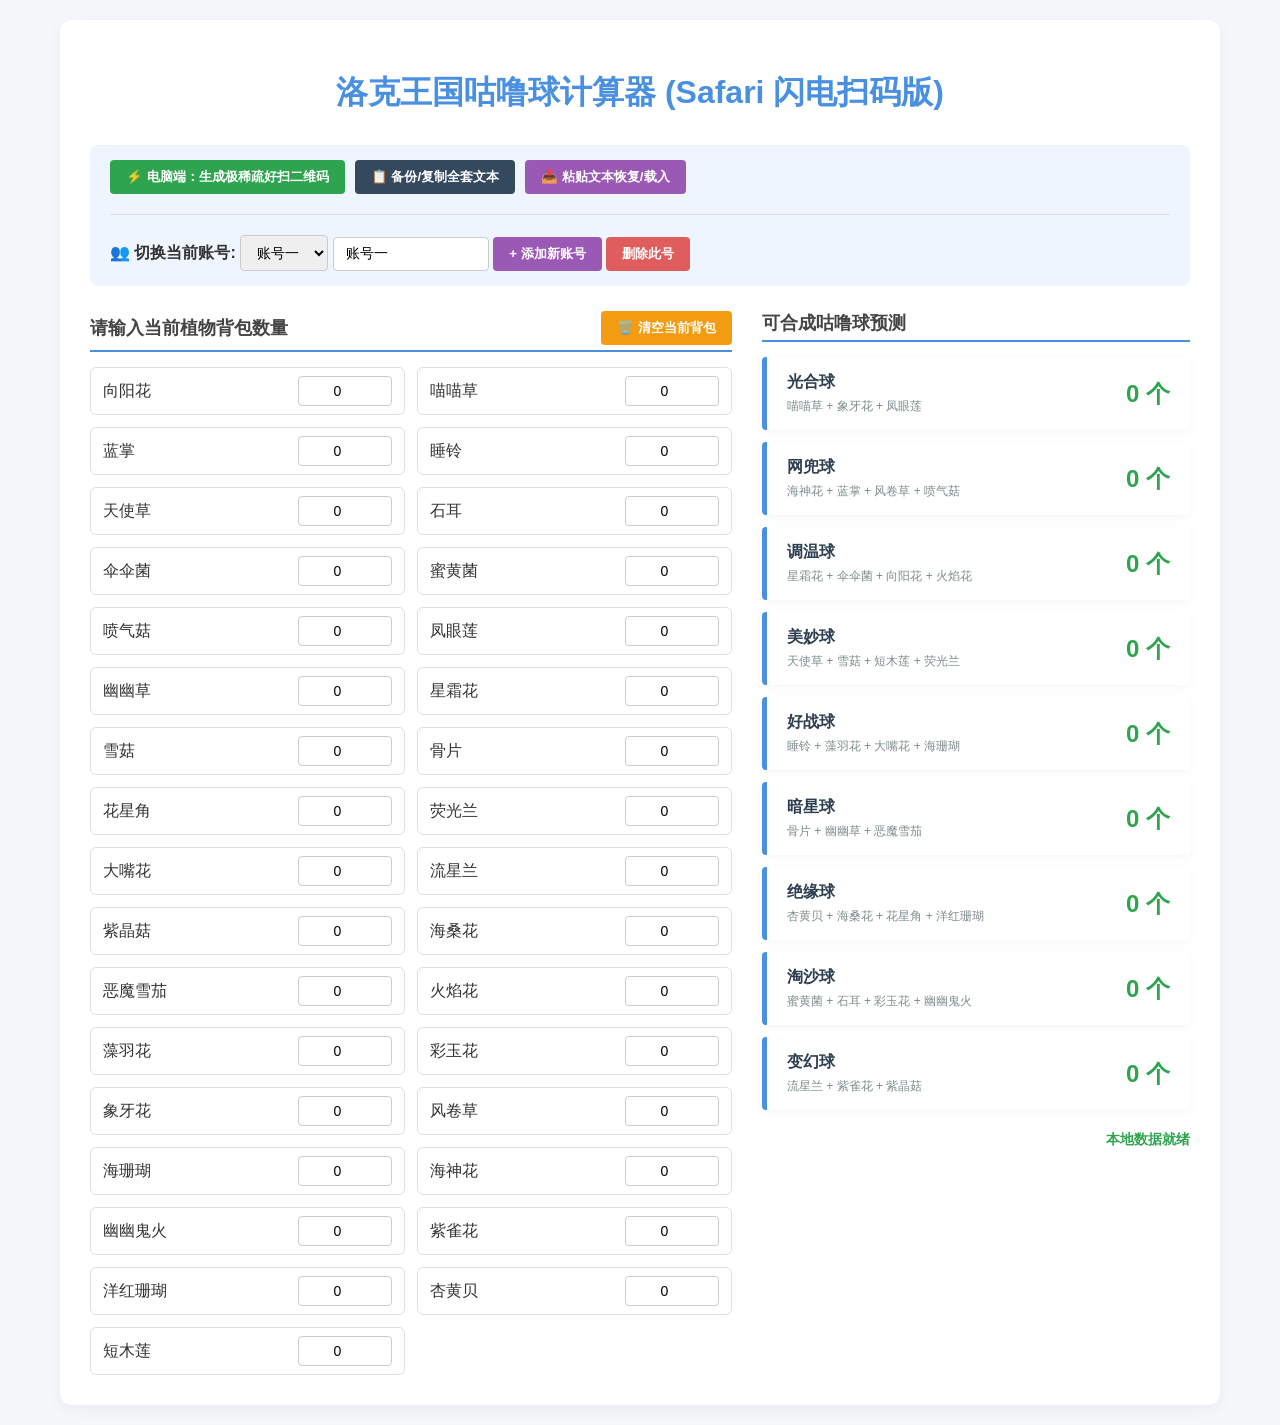
==== roco_guluqiu.html @ 3bd01304 "Add files via upload" ====
<!DOCTYPE html>
<html lang="zh-CN">
<head>
    <meta charset="UTF-8">
    <meta name="viewport" content="width=device-width, initial-scale=1.0">
    <title>洛克王国咕噜球计算器 (极限压缩好扫版)</title>
    <script src="https://cdn.staticfile.org/qrcodejs/1.0.0/qrcode.min.js"></script>
    <style>
        :root { --primary-color: #4a90e2; --bg-color: #f5f7fa; --card-bg: #ffffff; --text-color: #333; }
        body { font-family: 'Helvetica Neue', Arial, sans-serif; background-color: var(--bg-color); color: var(--text-color); margin: 0; padding: 20px; display: flex; flex-direction: column; align-items: center; }
        .container { max-width: 1100px; width: 100%; background: var(--card-bg); padding: 30px; border-radius: 12px; box-shadow: 0 4px 15px rgba(0,0,0,0.05); }
        h1 { text-align: center; color: var(--primary-color); margin-bottom: 30px; }
        .sync-panel { background: #eef5fe; padding: 15px 20px; border-radius: 8px; margin-bottom: 25px; display: flex; flex-wrap: wrap; gap: 15px; align-items: center; }
        .sync-panel input, .sync-panel select { padding: 8px 12px; border: 1px solid #ccc; border-radius: 4px; font-size: 14px; }
        .btn { background-color: var(--primary-color); color: white; border: none; padding: 8px 16px; border-radius: 4px; cursor: pointer; font-weight: bold; transition: background 0.2s; }
        .btn:hover { background-color: #357abd; }
        .btn-success { background-color: #2ea44f; }
        .btn-success:hover { background-color: #248a3d; }
        .btn-danger { background-color: #e05d5d; }
        .btn-danger:hover { background-color: #c74d4d; }
        .btn-clear { background-color: #f39c12; }
        .btn-clear:hover { background-color: #d68010; }
        
        .modal { display: none; position: fixed; top: 0; left: 0; width: 100%; height: 100%; background: rgba(0,0,0,0.6); justify-content: center; align-items: center; z-index: 999; }
        .modal-content { background: white; padding: 25px; border-radius: 12px; text-align: center; max-width: 90%; width: 340px; }
        #qrcode { display: inline-block; margin: 15px 0; padding: 15px; background: white; border: 1px solid #ddd; border-radius: 8px; }

        .main-content { display: grid; grid-template-columns: 1.2fr 0.8fr; gap: 30px; }
        @media (max-width: 768px) { .main-content { grid-template-columns: 1fr; } }
        .section-header { display: flex; justify-content: space-between; align-items: center; margin-bottom: 15px; padding-bottom: 5px; border-bottom: 2px solid var(--primary-color); }
        .section-title { font-size: 18px; font-weight: bold; color: #444; margin: 0; }
        .grid-inputs { display: grid; grid-template-columns: repeat(2, 1fr); gap: 12px; }
        @media (max-width: 480px) { .grid-inputs { grid-template-columns: 1fr; } }
        .input-group { display: flex; align-items: center; justify-content: space-between; background: #fff; padding: 8px 12px; border-radius: 6px; border: 1px solid #e0e0e0; }
        .input-group input { width: 80px; padding: 6px; border: 1px solid #ccc; border-radius: 4px; text-align: center; font-size: 14px; }
        .ball-card { display: flex; justify-content: space-between; align-items: center; padding: 15px 20px; margin-bottom: 12px; background: #fff; border-left: 5px solid var(--primary-color); border-radius: 4px; box-shadow: 0 2px 8px rgba(0,0,0,0.04); }
        .ball-name { font-weight: bold; font-size: 16px; color: #2c3e50; }
        .ball-count { font-size: 24px; font-weight: bold; color: #2ea44f; }
        .ball-mats { font-size: 12px; color: #7f8c8d; margin-top: 5px; }
        .status-msg { font-size: 14px; color: #2ea44f; font-weight: bold; }
    </style>
</head>
<body>

<div class="container">
    <h1>洛克王国咕噜球计算器 (Safari 闪电扫码版)</h1>

    <div class="sync-panel">
        <div style="display: flex; flex-wrap: wrap; gap: 10px; align-items: center; width: 100%;">
            <button class="btn btn-success" onclick="shareCurrentAccountQR()">⚡ 电脑端：生成极稀疏好扫二维码</button>
            <button class="btn" style="background-color: #34495e;" onclick="exportAllDataText()">📋 备份/复制全套文本</button>
            <button class="btn" style="background-color: #9b59b6;" onclick="importDataText()">📥 粘贴文本恢复/载入</button>
        </div>
        <hr style="width: 100%; border: 0; border-top: 1px solid #ddd; margin: 5px 0;">
        <div>
            <label><b>👥 切换当前账号:</b> </label>
            <select id="accountSelect" onchange="switchAccount()"></select>
            <input type="text" id="accountNameInput" placeholder="自定义当前账号名" style="width: 130px;" oninput="updateAccountName()">
            <button class="btn" style="background-color: #9b59b6;" onclick="addNewAccount()">+ 添加新账号</button>
            <button class="btn btn-danger" id="deleteAccBtn" onclick="deleteCurrentAccount()">删除此号</button>
        </div>
    </div>

    <div class="main-content">
        <div>
            <div class="section-header">
                <h2 class="section-title">请输入当前植物背包数量</h2>
                <button class="btn btn-clear" onclick="clearCurrentMats()">🗑️ 清空当前背包</button>
            </div>
            <div class="grid-inputs" id="matsContainer"></div>
        </div>

        <div>
            <div class="section-header">
                <h2 class="section-title">可合成咕噜球预测</h2>
            </div>
            <div id="resultsContainer"></div>
            <div style="margin-top: 20px; text-align: right;">
                <span id="statusLabel" class="status-msg">本地数据就绪</span>
            </div>
        </div>
    </div>
</div>

<div class="modal" id="qrModal" onclick="closeModal()">
    <div class="modal-content" onclick="event.stopPropagation()">
        <h3 id="qrTitle">📱 手机扫码同步</h3>
        <p style="font-size: 12px; color: #555; margin-bottom: 5px;">通过骨架瘦身技术，iPhone 相机现已支持秒识别：</p>
        <div id="qrcode"></div>
        <br>
        <button class="btn btn-danger" onclick="closeModal()">关闭窗口</button>
    </div>
</div>

<script>
    const ballFormula = {
        "光合球": ["喵喵草", "象牙花", "凤眼莲"],
        "网兜球": ["海神花", "蓝掌", "风卷草", "喷气菇"],
        "调温球": ["星霜花", "伞伞菌", "向阳花", "火焰花"],
        "美妙球": ["天使草", "雪菇", "短木莲", "荧光兰"],
        "好战球": ["睡铃", "藻羽花", "大嘴花", "海珊瑚"],
        "暗星球": ["骨片", "幽幽草", "恶魔雪茄"],
        "绝缘球": ["杏黄贝", "海桑花", "花星角", "洋红珊瑚"],
        "淘沙球": ["蜜黄菌", "石耳", "彩玉花", "幽幽鬼火"],
        "变幻球": ["流星兰", "紫雀花", "紫晶菇"]
    };

    const allMaterials = [
        "向阳花", "喵喵草", "蓝掌", "睡铃", "天使草", "石耳", "伞伞菌", 
        "蜜黄菌", "喷气菇", "凤眼莲", "幽幽草", "星霜花", "雪菇", "骨片", 
        "花星角", "荧光兰", "大嘴花", "流星兰", "紫晶菇", "海桑花", "恶魔雪茄", 
        "火焰花", "藻羽花", "彩玉花", "象牙花", "风卷草", "海珊瑚", "海神花", 
        "幽幽鬼火", "紫雀花", "洋红珊瑚", "杏黄贝", "短木莲"
    ];
    
    let appData = { accounts: [{ id: "acc_" + Date.now(), name: "账号一", mats: {} }], currentId: "" };

    function createEmptyMats() {
        let mats = {}; allMaterials.forEach(m => mats[m] = 0); return mats;
    }
    appData.accounts[0].mats = createEmptyMats();
    appData.currentId = appData.accounts[0].id;

    window.onload = function() {
        // 解析超级无敌精简 URL
        const urlParams = new URLSearchParams(window.location.search);
        const compactParam = urlParams.get('c');
        
        const localData = localStorage.getItem('lk_gist_data');
        if(localData) { try { appData = JSON.parse(localData); } catch(e){} }

        if (compactParam) {
            try {
                // 还原压缩字典
                const decodedStr = decodeURIComponent(atob(compactParam));
                const parts = decodedStr.split('|');
                if(parts.length >= 3) {
                    const accId = parts[0];
                    const accName = parts[1];
                    const matPairs = parts[2] ? parts[2].split(',') : [];
                    
                    let restoredMats = createEmptyMats();
                    matPairs.forEach(pair => {
                        const kv = pair.split(':');
                        if(kv.length === 2) {
                            const matName = allMaterials[parseInt(kv[0])];
                            if(matName) restoredMats[matName] = parseInt(kv[1]) || 0;
                        }
                    });

                    const incomingAccount = { id: accId, name: accName, mats: restoredMats };
                    const idx = appData.accounts.findIndex(a => a.id === incomingAccount.id);
                    if (idx !== -1) {
                        appData.accounts[idx] = incomingAccount;
                    } else {
                        appData.accounts.push(incomingAccount);
                    }
                    appData.currentId = incomingAccount.id;
                    saveToLocalCache();
                    window.history.replaceState({}, document.title, window.location.pathname);
                    alert(`🎉 [海外专属] 扫码秒识别成功！账号【${incomingAccount.name}】已同步。`);
                }
            } catch(e) { console.log(e); alert("还原压缩数据失败。"); }
        }

        renderMaterialsInput();
        refreshAccountSelectUI();
    };

    function renderMaterialsInput() {
        const container = document.getElementById('matsContainer'); container.innerHTML = '';
        allMaterials.forEach(mat => {
            const div = document.createElement('div');
            div.className = 'input-group';
            div.innerHTML = `<label>${mat}</label><input type="number" min="0" id="mat-${mat}" value="0" oninput="onInputValueChange('${mat}')">`;
            container.appendChild(div);
        });
    }

    function getCurrentAccountObj() { return appData.accounts.find(a => a.id === appData.currentId) || appData.accounts[0]; }
    function onInputValueChange(matName) {
        const currentAcc = getCurrentAccountObj();
        currentAcc.mats[matName] = parseInt(document.getElementById(`mat-${matName}`).value) || 0;
        calculateBalls(); saveToLocalCache();
    }

    function calculateBalls() {
        const container = document.getElementById('resultsContainer'); container.innerHTML = '';
        const currentAcc = getCurrentAccountObj();
        Object.keys(ballFormula).forEach(ball => {
            const requirements = ballFormula[ball]; let totalSum = 0;
            requirements.forEach(m => {
                let count = parseInt(currentAcc.mats[m]);
                if (!isNaN(count) && count > 0) totalSum += count;
            });
            const card = document.createElement('div');
            card.className = 'ball-card';
            card.innerHTML = `<div><div class="ball-name">${ball}</div><div class="ball-mats">${requirements.join(' + ')}</div></div><div class="ball-count">${totalSum} 个</div>`;
            container.appendChild(card);
        });
    }

    function refreshAccountSelectUI() {
        const select = document.getElementById('accountSelect'); select.innerHTML = '';
        appData.accounts.forEach(acc => {
            const opt = document.createElement('option'); opt.value = acc.id; opt.text = acc.name;
            if(acc.id === appData.currentId) opt.selected = true;
            select.appendChild(opt);
        });
        document.getElementById('deleteAccBtn').disabled = (appData.accounts.length <= 1);
        applyAccountDataToUI();
    }

    function switchAccount() { appData.currentId = document.getElementById('accountSelect').value; refreshAccountSelectUI(); saveToLocalCache(); }
    function updateAccountName() {
        const newName = document.getElementById('accountNameInput').value.trim();
        const currentAcc = getCurrentAccountObj(); currentAcc.name = newName || "未命名账号";
        document.getElementById('accountSelect').options[document.getElementById('accountSelect').selectedIndex].text = currentAcc.name;
        saveToLocalCache();
    }
    function addNewAccount() {
        const newAcc = { id: "acc_" + Date.now(), name: "账号 " + (appData.accounts.length + 1), mats: createEmptyMats() };
        appData.accounts.push(newAcc); appData.currentId = newAcc.id; refreshAccountSelectUI(); saveToLocalCache();
    }
    function deleteCurrentAccount() {
        if(appData.accounts.length <= 1) return;
        if(!confirm("确定要删除当前账号吗？")) return;
        appData.accounts.splice(appData.accounts.findIndex(a => a.id === appData.currentId), 1);
        appData.currentId = appData.accounts[0].id; refreshAccountSelectUI(); saveToLocalCache();
    }
    function clearCurrentMats() {
        if(!confirm("确定清空吗？")) return;
        const currentAcc = getCurrentAccountObj();
        allMaterials.forEach(m => { currentAcc.mats[m] = 0; document.getElementById(`mat-${m}`).value = 0; });
        calculateBalls(); saveToLocalCache();
    }
    function applyAccountDataToUI() {
        const currentAcc = getCurrentAccountObj();
        document.getElementById('accountNameInput').value = currentAcc.name;
        allMaterials.forEach(m => { document.getElementById(`mat-${m}`).value = currentAcc.mats[m] || 0; });
        calculateBalls();
    }
    function saveToLocalCache() { localStorage.setItem('lk_gist_data', JSON.stringify(appData)); }

    /* ==================== 📲 骨架瘦身级极限压缩核心 ==================== */

    function shareCurrentAccountQR() {
        const currentAcc = getCurrentAccountObj();
        
        // 🌟 1. 骨架压缩算法：只打包非0数据，且用索引代替中文名字
        let compactPairs = [];
        allMaterials.forEach((matName, index) => {
            const val = parseInt(currentAcc.mats[matName]) || 0;
            if(val > 0) {
                compactPairs.push(`${index}:${val}`); // 压缩成 "1:12" 的极短格式
            }
        });

        // 组成极小数据链： ID|名称|1:12,4:5
        const finalRawStr = `${currentAcc.id}|${currentAcc.name}|${compactPairs.join(',')}`;
        const compactCode = btoa(encodeURIComponent(finalRawStr));
        
        const baseUrl = window.location.protocol + '//' + window.location.host + window.location.pathname;
        const targetUrl = baseUrl + "?c=" + compactCode;

        document.getElementById("qrcode").innerHTML = "";
        document.getElementById("qrTitle").innerText = `📱 同步账号: ${currentAcc.name}`;
        document.getElementById("qrModal").style.display = "flex";

        // 🌟 2. 生成格子极大、极好扫的超轻量二维码
        new QRCode(document.getElementById("qrcode"), {
            text: targetUrl,
            width: 200,
            height: 200,
            colorDark : "#000000",
            colorLight : "#ffffff",
            correctLevel : QRCode.CorrectLevel.H // 提升到最高容错等级，哪怕屏幕有反光或抖动也能100%识别！
        });
    }

    function closeModal() { document.getElementById("qrModal").style.display = "none"; }

    function exportAllDataText() {
        const dataStr = btoa(encodeURIComponent(JSON.stringify(appData)));
        const temp = document.createElement("textarea");
        temp.value = dataStr; document.body.appendChild(temp);
        temp.select(); document.execCommand("copy"); document.body.removeChild(temp);
        alert("📋 全账号全量数据复制成功！");
    }

    function importDataText() {
        const code = prompt("请输入加密文本："); if(!code) return;
        try {
            const rawStr = decodeURIComponent(atob(code.trim()));
            const decryptedData = JSON.parse(rawStr);
            if(decryptedData && decryptedData.accounts) {
                appData = decryptedData; refreshAccountSelectUI(); saveToLocalCache();
                alert("🎉 全量多账号恢复成功！");
            }
        } catch(e) { alert("解析失败。"); }
    }
</script>
</body>
</html>
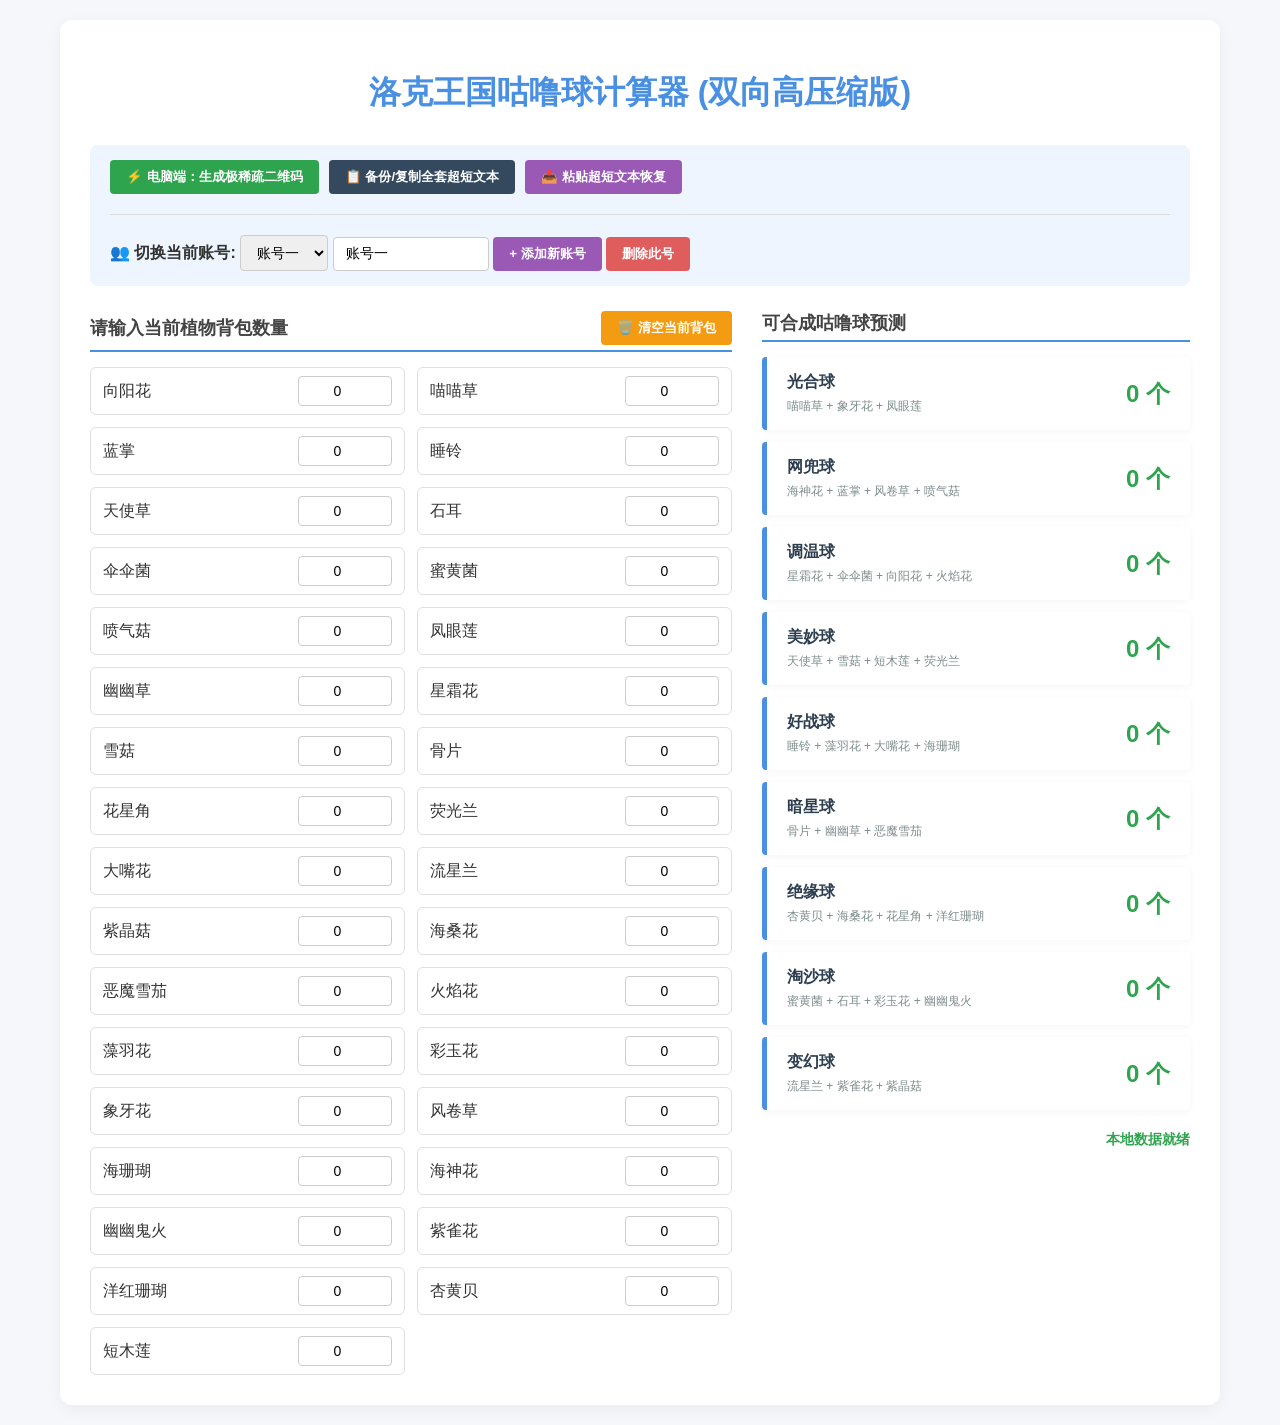
==== commit 201c4e3a: "Add files via upload" ====
--- a/roco_guluqiu.html
+++ b/roco_guluqiu.html
@@ -3,7 +3,7 @@
 <head>
     <meta charset="UTF-8">
     <meta name="viewport" content="width=device-width, initial-scale=1.0">
-    <title>洛克王国咕噜球计算器 (极限压缩好扫版)</title>
+    <title>洛克王国咕噜球计算器 (终极文本精简版)</title>
     <script src="https://cdn.staticfile.org/qrcodejs/1.0.0/qrcode.min.js"></script>
     <style>
         :root { --primary-color: #4a90e2; --bg-color: #f5f7fa; --card-bg: #ffffff; --text-color: #333; }
@@ -43,13 +43,13 @@
 <body>
 
 <div class="container">
-    <h1>洛克王国咕噜球计算器 (Safari 闪电扫码版)</h1>
+    <h1>洛克王国咕噜球计算器 (双向高压缩版)</h1>
 
     <div class="sync-panel">
         <div style="display: flex; flex-wrap: wrap; gap: 10px; align-items: center; width: 100%;">
-            <button class="btn btn-success" onclick="shareCurrentAccountQR()">⚡ 电脑端：生成极稀疏好扫二维码</button>
-            <button class="btn" style="background-color: #34495e;" onclick="exportAllDataText()">📋 备份/复制全套文本</button>
-            <button class="btn" style="background-color: #9b59b6;" onclick="importDataText()">📥 粘贴文本恢复/载入</button>
+            <button class="btn btn-success" onclick="shareCurrentAccountQR()">⚡ 电脑端：生成极稀疏二维码</button>
+            <button class="btn" style="background-color: #34495e;" onclick="exportAllDataText()">📋 备份/复制全套超短文本</button>
+            <button class="btn" style="background-color: #9b59b6;" onclick="importDataText()">📥 粘贴超短文本恢复</button>
         </div>
         <hr style="width: 100%; border: 0; border-top: 1px solid #ddd; margin: 5px 0;">
         <div>
@@ -121,8 +121,38 @@
     appData.accounts[0].mats = createEmptyMats();
     appData.currentId = appData.accounts[0].id;
 
+    // 通用解压核心算法：将超短文本流还原为结构化账号数据
+    function unpackAccountStr(accountString) {
+        const parts = accountString.split('|');
+        if (parts.length >= 3) {
+            const accId = parts[0];
+            const accName = parts[1];
+            const matPairs = parts[2] ? parts[2].split(',') : [];
+            
+            let restoredMats = createEmptyMats();
+            matPairs.forEach(pair => {
+                const kv = pair.split(':');
+                if(kv.length === 2) {
+                    const matName = allMaterials[parseInt(kv[0])];
+                    if(matName) restoredMats[matName] = parseInt(kv[1]) || 0;
+                }
+            });
+            return { id: accId, name: accName, mats: restoredMats };
+        }
+        return null;
+    }
+
+    // 通用压缩核心算法：将单个账号剔除0并数字化ID
+    function packAccountObj(accObj) {
+        let compactPairs = [];
+        allMaterials.forEach((matName, index) => {
+            const val = parseInt(accObj.mats[matName]) || 0;
+            if(val > 0) compactPairs.push(`${index}:${val}`);
+        });
+        return `${accObj.id}|${accObj.name}|${compactPairs.join(',')}`;
+    }
+
     window.onload = function() {
-        // 解析超级无敌精简 URL
         const urlParams = new URLSearchParams(window.location.search);
         const compactParam = urlParams.get('c');
         
@@ -131,36 +161,18 @@
 
         if (compactParam) {
             try {
-                // 还原压缩字典
                 const decodedStr = decodeURIComponent(atob(compactParam));
-                const parts = decodedStr.split('|');
-                if(parts.length >= 3) {
-                    const accId = parts[0];
-                    const accName = parts[1];
-                    const matPairs = parts[2] ? parts[2].split(',') : [];
-                    
-                    let restoredMats = createEmptyMats();
-                    matPairs.forEach(pair => {
-                        const kv = pair.split(':');
-                        if(kv.length === 2) {
-                            const matName = allMaterials[parseInt(kv[0])];
-                            if(matName) restoredMats[matName] = parseInt(kv[1]) || 0;
-                        }
-                    });
-
-                    const incomingAccount = { id: accId, name: accName, mats: restoredMats };
+                const incomingAccount = unpackAccountStr(decodedStr);
+                if (incomingAccount) {
                     const idx = appData.accounts.findIndex(a => a.id === incomingAccount.id);
-                    if (idx !== -1) {
-                        appData.accounts[idx] = incomingAccount;
-                    } else {
-                        appData.accounts.push(incomingAccount);
-                    }
+                    if (idx !== -1) appData.accounts[idx] = incomingAccount;
+                    else appData.accounts.push(incomingAccount);
                     appData.currentId = incomingAccount.id;
                     saveToLocalCache();
                     window.history.replaceState({}, document.title, window.location.pathname);
-                    alert(`🎉 [海外专属] 扫码秒识别成功！账号【${incomingAccount.name}】已同步。`);
+                    alert(`🎉 扫码接收账号【${incomingAccount.name}】成功！`);
                 }
-            } catch(e) { console.log(e); alert("还原压缩数据失败。"); }
+            } catch(e) { alert("扫码数据解析失败。"); }
         }
 
         renderMaterialsInput();
@@ -242,62 +254,77 @@
     }
     function saveToLocalCache() { localStorage.setItem('lk_gist_data', JSON.stringify(appData)); }
 
-    /* ==================== 📲 骨架瘦身级极限压缩核心 ==================== */
-
+    /* ==================== 📲 双向极轻量级文本压缩机制 ==================== */
+
+    // 1. 扫单账号二维码（保持极度稀疏）
     function shareCurrentAccountQR() {
         const currentAcc = getCurrentAccountObj();
-        
-        // 🌟 1. 骨架压缩算法：只打包非0数据，且用索引代替中文名字
-        let compactPairs = [];
-        allMaterials.forEach((matName, index) => {
-            const val = parseInt(currentAcc.mats[matName]) || 0;
-            if(val > 0) {
-                compactPairs.push(`${index}:${val}`); // 压缩成 "1:12" 的极短格式
-            }
-        });
-
-        // 组成极小数据链： ID|名称|1:12,4:5
-        const finalRawStr = `${currentAcc.id}|${currentAcc.name}|${compactPairs.join(',')}`;
-        const compactCode = btoa(encodeURIComponent(finalRawStr));
-        
+        const compactCode = btoa(encodeURIComponent(packAccountObj(currentAcc)));
         const baseUrl = window.location.protocol + '//' + window.location.host + window.location.pathname;
-        const targetUrl = baseUrl + "?c=" + compactCode;
-
+        
         document.getElementById("qrcode").innerHTML = "";
         document.getElementById("qrTitle").innerText = `📱 同步账号: ${currentAcc.name}`;
         document.getElementById("qrModal").style.display = "flex";
 
-        // 🌟 2. 生成格子极大、极好扫的超轻量二维码
         new QRCode(document.getElementById("qrcode"), {
-            text: targetUrl,
-            width: 200,
-            height: 200,
-            colorDark : "#000000",
-            colorLight : "#ffffff",
-            correctLevel : QRCode.CorrectLevel.H // 提升到最高容错等级，哪怕屏幕有反光或抖动也能100%识别！
+            text: baseUrl + "?c=" + compactCode,
+            width: 200, height: 200, colorDark : "#000000", colorLight : "#ffffff",
+            correctLevel : QRCode.CorrectLevel.H
         });
     }
 
     function closeModal() { document.getElementById("qrModal").style.display = "none"; }
 
+    // 2. 导出所有账号：用 `#` 把多个瘦身后的账号数据连在一起，进行全本高阶压缩
     function exportAllDataText() {
-        const dataStr = btoa(encodeURIComponent(JSON.stringify(appData)));
+        let allPackedArray = [];
+        appData.accounts.forEach(acc => {
+            allPackedArray.push(packAccountObj(acc));
+        });
+        
+        // 最终格式： 账号1#账号2#账号3  然后再Base64一把
+        const finalBookStr = allPackedArray.join('#');
+        const ultraShortText = btoa(encodeURIComponent(finalBookStr));
+
         const temp = document.createElement("textarea");
-        temp.value = dataStr; document.body.appendChild(temp);
+        temp.value = ultraShortText; document.body.appendChild(temp);
         temp.select(); document.execCommand("copy"); document.body.removeChild(temp);
-        alert("📋 全账号全量数据复制成功！");
-    }
-
+        
+        alert("📋 【全本极短密钥】已自动复制！\n\n数据已经被压榨到了极限，现在这段代码只有一两行，你可以极为清爽地发给手机了！");
+    }
+
+    // 3. 导入所有账号：解析超短文本并完美恢复整个账本
     function importDataText() {
-        const code = prompt("请输入加密文本："); if(!code) return;
+        const code = prompt("请在此粘贴超短全本备份文本：");
+        if(!code || code.trim() === "") return;
+        
         try {
-            const rawStr = decodeURIComponent(atob(code.trim()));
-            const decryptedData = JSON.parse(rawStr);
-            if(decryptedData && decryptedData.accounts) {
-                appData = decryptedData; refreshAccountSelectUI(); saveToLocalCache();
-                alert("🎉 全量多账号恢复成功！");
+            const rawBookStr = decodeURIComponent(atob(code.trim()));
+            const accountRawList = rawBookStr.split('#');
+            
+            let importedAccounts = [];
+            let lastId = "";
+            
+            accountRawList.forEach(accStr => {
+                const unpacked = unpackAccountStr(accStr);
+                if (unpacked) {
+                    importedAccounts.push(unpacked);
+                    lastId = unpacked.id;
+                }
+            });
+
+            if (importedAccounts.length > 0) {
+                appData.accounts = importedAccounts;
+                appData.currentId = lastId;
+                refreshAccountSelectUI();
+                saveToLocalCache();
+                alert(`🎉 极短全本密钥解析成功！已完美恢复 ${importedAccounts.length} 个账号的数据！`);
+            } else {
+                alert("未能从文本中解析出有效的账号，请确保文本完整。");
             }
-        } catch(e) { alert("解析失败。"); }
+        } catch(e) {
+            alert("解析失败！该文本不符合新型极限压缩规则，如果是老版本的长文本，请清空后重新从新版电脑端导出。");
+        }
     }
 </script>
 </body>
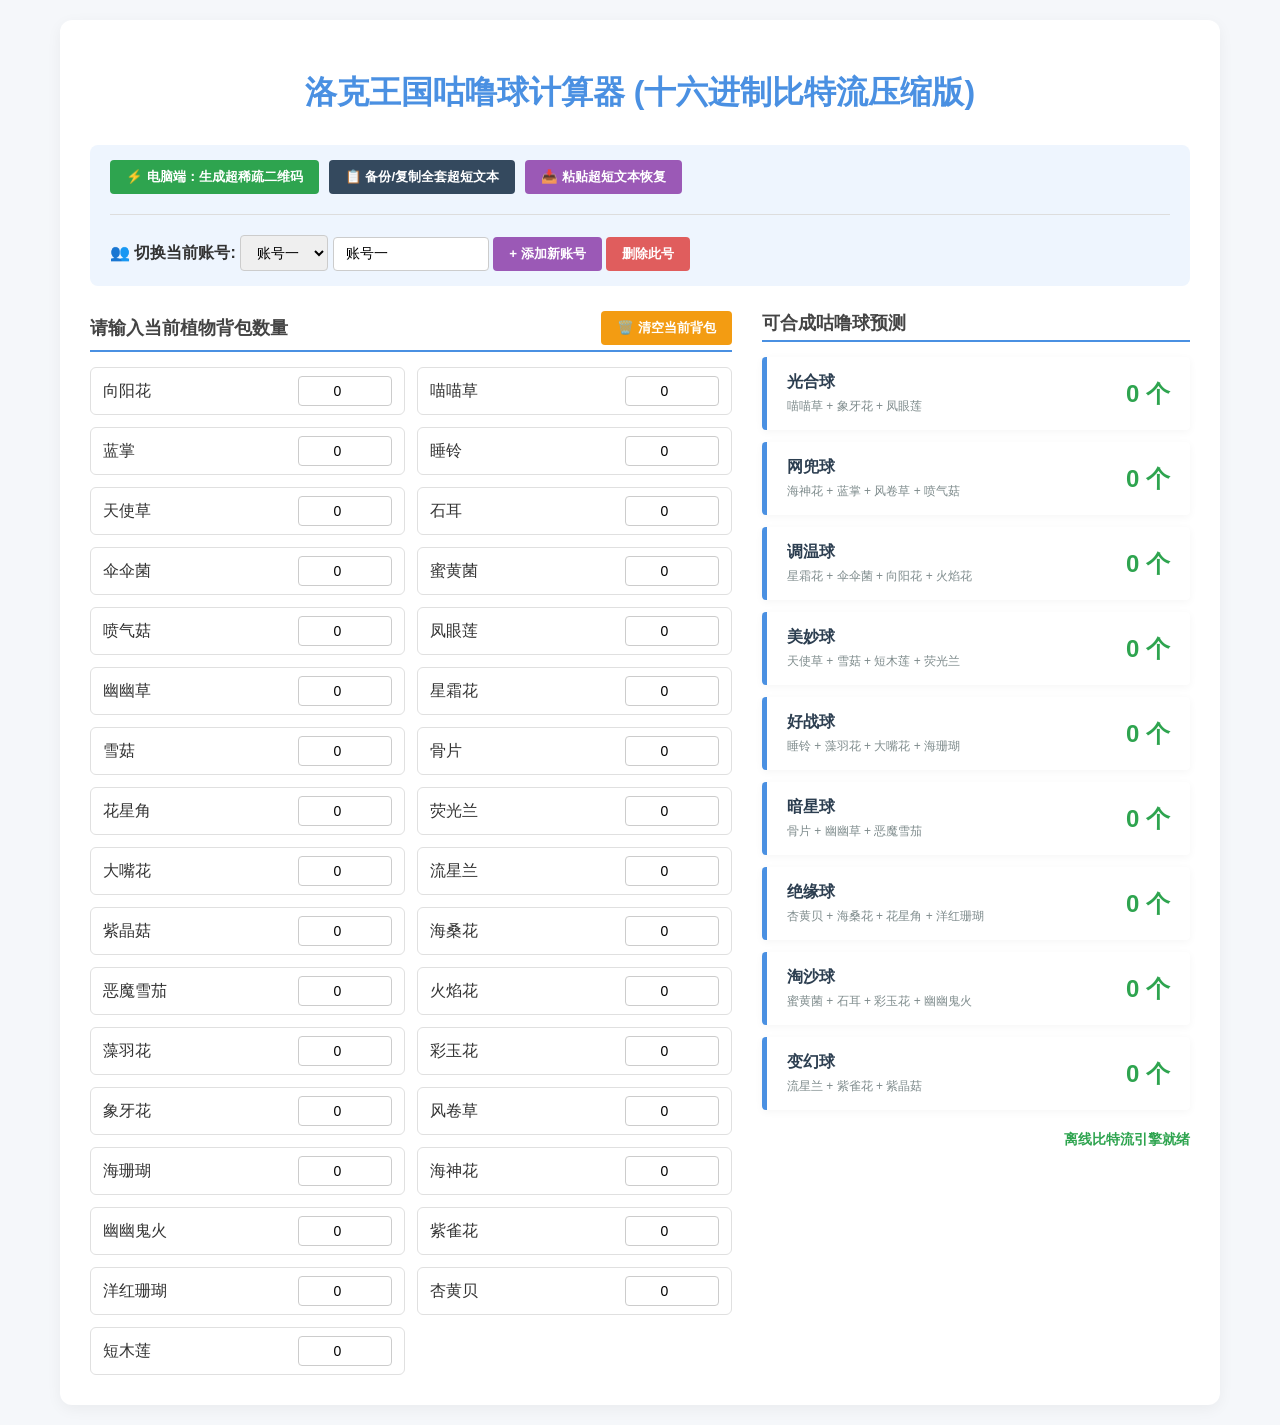
==== commit ebda08b4: "Add files via upload" ====
--- a/roco_guluqiu.html
+++ b/roco_guluqiu.html
@@ -3,7 +3,7 @@
 <head>
     <meta charset="UTF-8">
     <meta name="viewport" content="width=device-width, initial-scale=1.0">
-    <title>洛克王国咕噜球计算器 (终极文本精简版)</title>
+    <title>洛克王国咕噜球计算器 (十六进制二进制级压缩版)</title>
     <script src="https://cdn.staticfile.org/qrcodejs/1.0.0/qrcode.min.js"></script>
     <style>
         :root { --primary-color: #4a90e2; --bg-color: #f5f7fa; --card-bg: #ffffff; --text-color: #333; }
@@ -43,11 +43,11 @@
 <body>
 
 <div class="container">
-    <h1>洛克王国咕噜球计算器 (双向高压缩版)</h1>
+    <h1>洛克王国咕噜球计算器 (十六进制比特流压缩版)</h1>
 
     <div class="sync-panel">
         <div style="display: flex; flex-wrap: wrap; gap: 10px; align-items: center; width: 100%;">
-            <button class="btn btn-success" onclick="shareCurrentAccountQR()">⚡ 电脑端：生成极稀疏二维码</button>
+            <button class="btn btn-success" onclick="shareCurrentAccountQR()">⚡ 电脑端：生成超稀疏二维码</button>
             <button class="btn" style="background-color: #34495e;" onclick="exportAllDataText()">📋 备份/复制全套超短文本</button>
             <button class="btn" style="background-color: #9b59b6;" onclick="importDataText()">📥 粘贴超短文本恢复</button>
         </div>
@@ -76,7 +76,7 @@
             </div>
             <div id="resultsContainer"></div>
             <div style="margin-top: 20px; text-align: right;">
-                <span id="statusLabel" class="status-msg">本地数据就绪</span>
+                <span id="statusLabel" class="status-msg">离线比特流引擎就绪</span>
             </div>
         </div>
     </div>
@@ -85,7 +85,7 @@
 <div class="modal" id="qrModal" onclick="closeModal()">
     <div class="modal-content" onclick="event.stopPropagation()">
         <h3 id="qrTitle">📱 手机扫码同步</h3>
-        <p style="font-size: 12px; color: #555; margin-bottom: 5px;">通过骨架瘦身技术，iPhone 相机现已支持秒识别：</p>
+        <p style="font-size: 12px; color: #555; margin-bottom: 5px;">基于位流压缩，全满数据下二维码依然极大好扫：</p>
         <div id="qrcode"></div>
         <br>
         <button class="btn btn-danger" onclick="closeModal()">关闭窗口</button>
@@ -121,36 +121,43 @@
     appData.accounts[0].mats = createEmptyMats();
     appData.currentId = appData.accounts[0].id;
 
-    // 通用解压核心算法：将超短文本流还原为结构化账号数据
+    /* ==================== 🛠️ 核心：十六进制定长位流压缩算法 ==================== */
+
+    // 压缩：将单个账号压成固定 66 位的十六进制串
+    function packAccountObj(accObj) {
+        let hexStream = "";
+        allMaterials.forEach(matName => {
+            let val = parseInt(accObj.mats[matName]) || 0;
+            if (val > 255) val = 255; // 限制单项最大255，防止位流溢出
+            if (val < 0) val = 0;
+            // 转化为2位十六进制，不足的前面补0 (例如 12 -> '0c')
+            hexStream += val.toString(16).padStart(2, '0');
+        });
+        return `${accObj.id}|${accObj.name}|${hexStream}`;
+    }
+
+    // 解压：完美还原固定 66 位的十六进制串
     function unpackAccountStr(accountString) {
         const parts = accountString.split('|');
         if (parts.length >= 3) {
             const accId = parts[0];
             const accName = parts[1];
-            const matPairs = parts[2] ? parts[2].split(',') : [];
+            const hexStream = parts[2] || "";
             
             let restoredMats = createEmptyMats();
-            matPairs.forEach(pair => {
-                const kv = pair.split(':');
-                if(kv.length === 2) {
-                    const matName = allMaterials[parseInt(kv[0])];
-                    if(matName) restoredMats[matName] = parseInt(kv[1]) || 0;
+            // 每2位切开，对应一个物料
+            for (let i = 0; i < allMaterials.length; i++) {
+                const subHex = hexStream.substr(i * 2, 2);
+                if (subHex) {
+                    restoredMats[allMaterials[i]] = parseInt(subHex, 16) || 0;
                 }
-            });
+            }
             return { id: accId, name: accName, mats: restoredMats };
         }
         return null;
     }
 
-    // 通用压缩核心算法：将单个账号剔除0并数字化ID
-    function packAccountObj(accObj) {
-        let compactPairs = [];
-        allMaterials.forEach((matName, index) => {
-            const val = parseInt(accObj.mats[matName]) || 0;
-            if(val > 0) compactPairs.push(`${index}:${val}`);
-        });
-        return `${accObj.id}|${accObj.name}|${compactPairs.join(',')}`;
-    }
+    /* ===================================================================== */
 
     window.onload = function() {
         const urlParams = new URLSearchParams(window.location.search);
@@ -170,9 +177,9 @@
                     appData.currentId = incomingAccount.id;
                     saveToLocalCache();
                     window.history.replaceState({}, document.title, window.location.pathname);
-                    alert(`🎉 扫码接收账号【${incomingAccount.name}】成功！`);
+                    alert(`🎉 双向位流同步：账号【${incomingAccount.name}】导入成功！`);
                 }
-            } catch(e) { alert("扫码数据解析失败。"); }
+            } catch(e) { alert("同步数据解析失败。"); }
         }
 
         renderMaterialsInput();
@@ -184,7 +191,7 @@
         allMaterials.forEach(mat => {
             const div = document.createElement('div');
             div.className = 'input-group';
-            div.innerHTML = `<label>${mat}</label><input type="number" min="0" id="mat-${mat}" value="0" oninput="onInputValueChange('${mat}')">`;
+            div.innerHTML = `<label>${mat}</label><input type="number" min="0" max="255" id="mat-${mat}" value="0" oninput="onInputValueChange('${mat}')">`;
             container.appendChild(div);
         });
     }
@@ -192,7 +199,9 @@
     function getCurrentAccountObj() { return appData.accounts.find(a => a.id === appData.currentId) || appData.accounts[0]; }
     function onInputValueChange(matName) {
         const currentAcc = getCurrentAccountObj();
-        currentAcc.mats[matName] = parseInt(document.getElementById(`mat-${matName}`).value) || 0;
+        let val = parseInt(document.getElementById(`mat-${matName}`).value) || 0;
+        if(val > 255) val = 255;
+        currentAcc.mats[matName] = val;
         calculateBalls(); saveToLocalCache();
     }
 
@@ -254,9 +263,7 @@
     }
     function saveToLocalCache() { localStorage.setItem('lk_gist_data', JSON.stringify(appData)); }
 
-    /* ==================== 📲 双向极轻量级文本压缩机制 ==================== */
-
-    // 1. 扫单账号二维码（保持极度稀疏）
+    // 1. 生成单账号位流二维码
     function shareCurrentAccountQR() {
         const currentAcc = getCurrentAccountObj();
         const compactCode = btoa(encodeURIComponent(packAccountObj(currentAcc)));
@@ -275,14 +282,13 @@
 
     function closeModal() { document.getElementById("qrModal").style.display = "none"; }
 
-    // 2. 导出所有账号：用 `#` 把多个瘦身后的账号数据连在一起，进行全本高阶压缩
+    // 2. 双向全量导出：无论满不满，体积永远被死死限制住
     function exportAllDataText() {
         let allPackedArray = [];
         appData.accounts.forEach(acc => {
             allPackedArray.push(packAccountObj(acc));
         });
         
-        // 最终格式： 账号1#账号2#账号3  然后再Base64一把
         const finalBookStr = allPackedArray.join('#');
         const ultraShortText = btoa(encodeURIComponent(finalBookStr));
 
@@ -290,12 +296,12 @@
         temp.value = ultraShortText; document.body.appendChild(temp);
         temp.select(); document.execCommand("copy"); document.body.removeChild(temp);
         
-        alert("📋 【全本极短密钥】已自动复制！\n\n数据已经被压榨到了极限，现在这段代码只有一两行，你可以极为清爽地发给手机了！");
-    }
-
-    // 3. 导入所有账号：解析超短文本并完美恢复整个账本
+        alert("📋 【究极位流短码】已复制！\n\n通过底层十六进制重构，现在即使每一项都填满数字，生成的代码依然只有极短的一两行！");
+    }
+
+    // 3. 双向全量导入
     function importDataText() {
-        const code = prompt("请在此粘贴超短全本备份文本：");
+        const code = prompt("请粘贴新型十六进制全本备份文本：");
         if(!code || code.trim() === "") return;
         
         try {
@@ -318,12 +324,12 @@
                 appData.currentId = lastId;
                 refreshAccountSelectUI();
                 saveToLocalCache();
-                alert(`🎉 极短全本密钥解析成功！已完美恢复 ${importedAccounts.length} 个账号的数据！`);
+                alert(`🎉 究极位流同步恢复成功！已导入 ${importedAccounts.length} 个账号！`);
             } else {
-                alert("未能从文本中解析出有效的账号，请确保文本完整。");
+                alert("文本解析失败，请确保文本完整。");
             }
         } catch(e) {
-            alert("解析失败！该文本不符合新型极限压缩规则，如果是老版本的长文本，请清空后重新从新版电脑端导出。");
+            alert("解析失败！为了配合最新的十六进制算法，请在两端都刷新并使用这套新系统进行双向同步。");
         }
     }
 </script>
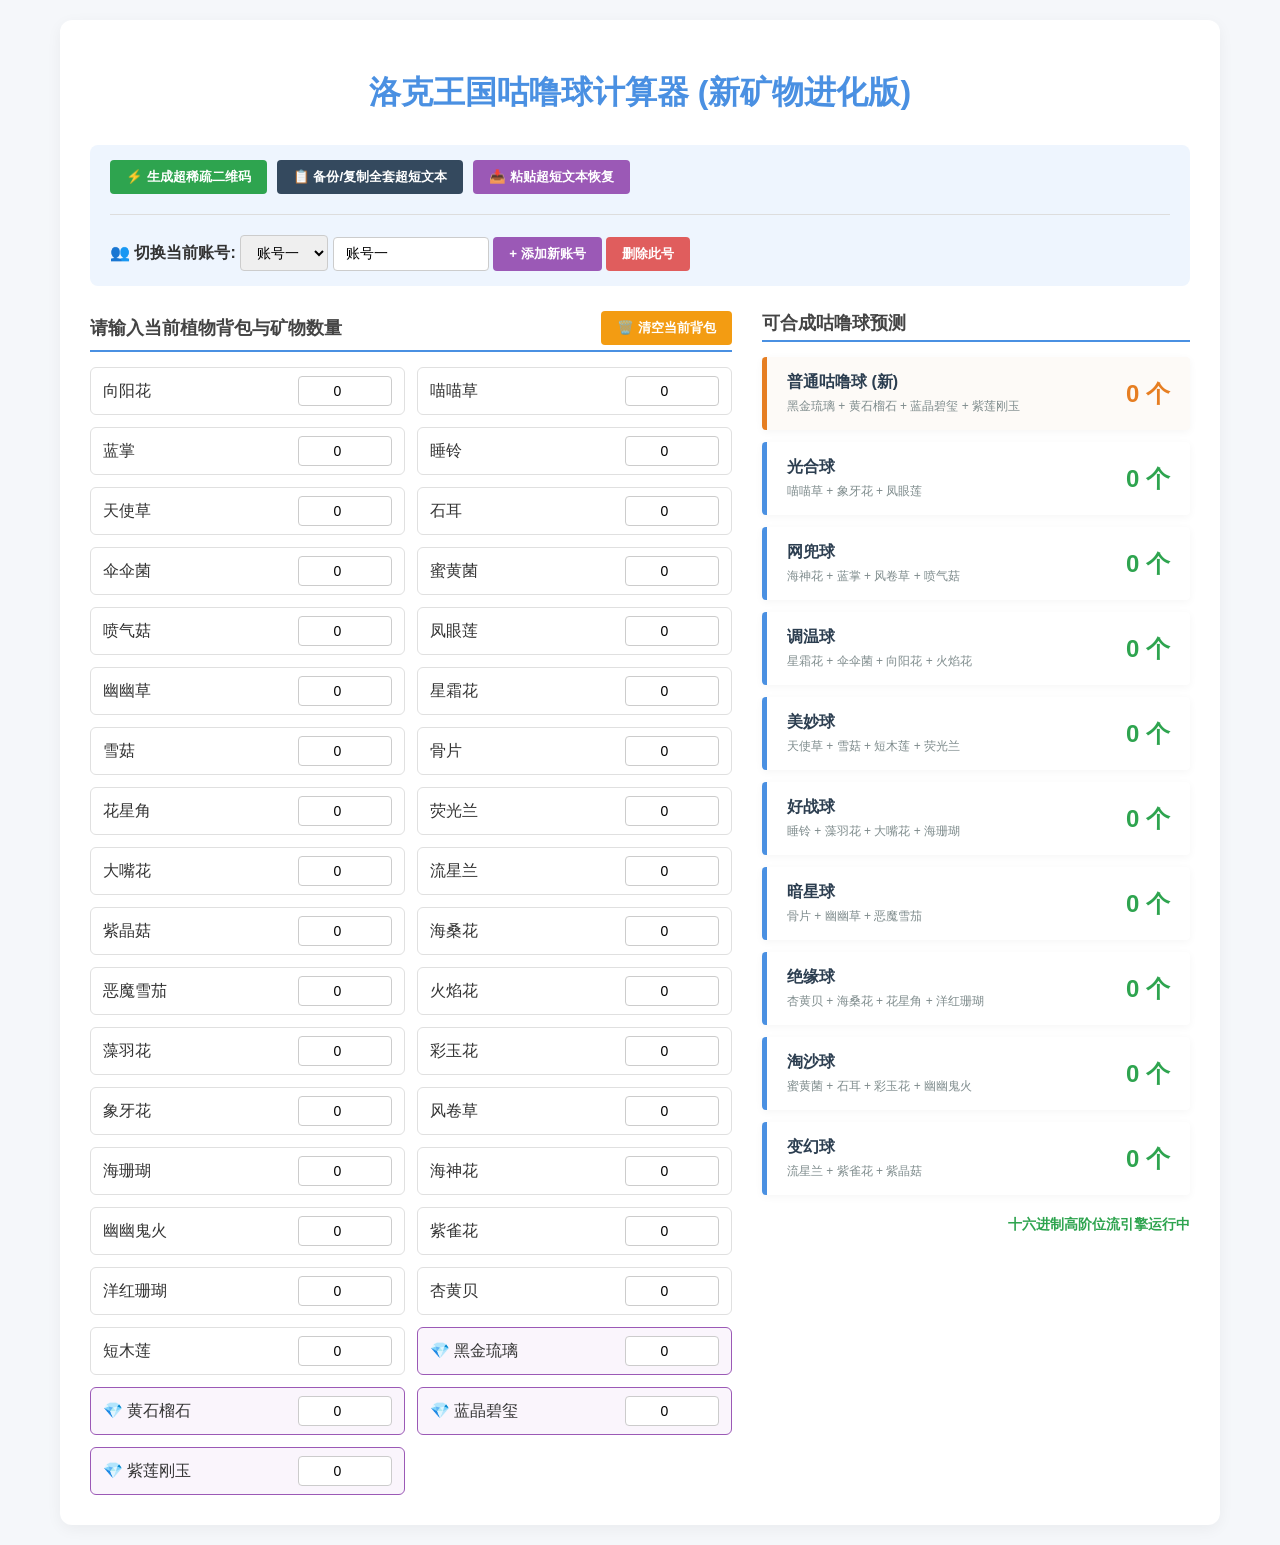
==== commit 7884a9e9: "Add files via upload" ====
--- a/roco_guluqiu.html
+++ b/roco_guluqiu.html
@@ -3,7 +3,7 @@
 <head>
     <meta charset="UTF-8">
     <meta name="viewport" content="width=device-width, initial-scale=1.0">
-    <title>洛克王国咕噜球计算器 (十六进制二进制级压缩版)</title>
+    <title>洛克王国咕噜球计算器 (矿物拓展与按位压缩版)</title>
     <script src="https://cdn.staticfile.org/qrcodejs/1.0.0/qrcode.min.js"></script>
     <style>
         :root { --primary-color: #4a90e2; --bg-color: #f5f7fa; --card-bg: #ffffff; --text-color: #333; }
@@ -33,9 +33,15 @@
         @media (max-width: 480px) { .grid-inputs { grid-template-columns: 1fr; } }
         .input-group { display: flex; align-items: center; justify-content: space-between; background: #fff; padding: 8px 12px; border-radius: 6px; border: 1px solid #e0e0e0; }
         .input-group input { width: 80px; padding: 6px; border: 1px solid #ccc; border-radius: 4px; text-align: center; font-size: 14px; }
+        
+        /* 特殊高亮新矿物输入的样式 */
+        .input-group.mineral { border: 1px solid #9b59b6; background: #faf5fc; }
+        
         .ball-card { display: flex; justify-content: space-between; align-items: center; padding: 15px 20px; margin-bottom: 12px; background: #fff; border-left: 5px solid var(--primary-color); border-radius: 4px; box-shadow: 0 2px 8px rgba(0,0,0,0.04); }
+        .ball-card.normal-ball { border-left: 5px solid #e67e22; background: #fdfaf7; }
         .ball-name { font-weight: bold; font-size: 16px; color: #2c3e50; }
         .ball-count { font-size: 24px; font-weight: bold; color: #2ea44f; }
+        .ball-card.normal-ball .ball-count { color: #e67e22; }
         .ball-mats { font-size: 12px; color: #7f8c8d; margin-top: 5px; }
         .status-msg { font-size: 14px; color: #2ea44f; font-weight: bold; }
     </style>
@@ -43,11 +49,11 @@
 <body>
 
 <div class="container">
-    <h1>洛克王国咕噜球计算器 (十六进制比特流压缩版)</h1>
+    <h1>洛克王国咕噜球计算器 (新矿物进化版)</h1>
 
     <div class="sync-panel">
         <div style="display: flex; flex-wrap: wrap; gap: 10px; align-items: center; width: 100%;">
-            <button class="btn btn-success" onclick="shareCurrentAccountQR()">⚡ 电脑端：生成超稀疏二维码</button>
+            <button class="btn btn-success" onclick="shareCurrentAccountQR()">⚡ 生成超稀疏二维码</button>
             <button class="btn" style="background-color: #34495e;" onclick="exportAllDataText()">📋 备份/复制全套超短文本</button>
             <button class="btn" style="background-color: #9b59b6;" onclick="importDataText()">📥 粘贴超短文本恢复</button>
         </div>
@@ -64,7 +70,7 @@
     <div class="main-content">
         <div>
             <div class="section-header">
-                <h2 class="section-title">请输入当前植物背包数量</h2>
+                <h2 class="section-title">请输入当前植物背包与矿物数量</h2>
                 <button class="btn btn-clear" onclick="clearCurrentMats()">🗑️ 清空当前背包</button>
             </div>
             <div class="grid-inputs" id="matsContainer"></div>
@@ -76,7 +82,7 @@
             </div>
             <div id="resultsContainer"></div>
             <div style="margin-top: 20px; text-align: right;">
-                <span id="statusLabel" class="status-msg">离线比特流引擎就绪</span>
+                <span id="statusLabel" class="status-msg">十六进制高阶位流引擎运行中</span>
             </div>
         </div>
     </div>
@@ -85,7 +91,7 @@
 <div class="modal" id="qrModal" onclick="closeModal()">
     <div class="modal-content" onclick="event.stopPropagation()">
         <h3 id="qrTitle">📱 手机扫码同步</h3>
-        <p style="font-size: 12px; color: #555; margin-bottom: 5px;">基于位流压缩，全满数据下二维码依然极大好扫：</p>
+        <p style="font-size: 12px; color: #555; margin-bottom: 5px;">加入新矿物后，位流流长依然锁定，秒速识别：</p>
         <div id="qrcode"></div>
         <br>
         <button class="btn btn-danger" onclick="closeModal()">关闭窗口</button>
@@ -93,6 +99,7 @@
 </div>
 
 <script>
+    // 基础球配方不变
     const ballFormula = {
         "光合球": ["喵喵草", "象牙花", "凤眼莲"],
         "网兜球": ["海神花", "蓝掌", "风卷草", "喷气菇"],
@@ -105,13 +112,17 @@
         "变幻球": ["流星兰", "紫雀花", "紫晶菇"]
     };
 
+    // 核心改进：把新追加的4种矿物优雅排在最末尾，确保原有密文规则不被打乱
     const allMaterials = [
         "向阳花", "喵喵草", "蓝掌", "睡铃", "天使草", "石耳", "伞伞菌", 
         "蜜黄菌", "喷气菇", "凤眼莲", "幽幽草", "星霜花", "雪菇", "骨片", 
         "花星角", "荧光兰", "大嘴花", "流星兰", "紫晶菇", "海桑花", "恶魔雪茄", 
         "火焰花", "藻羽花", "彩玉花", "象牙花", "风卷草", "海珊瑚", "海神花", 
-        "幽幽鬼火", "紫雀花", "洋红珊瑚", "杏黄贝", "短木莲"
+        "幽幽鬼火", "紫雀花", "洋红珊瑚", "杏黄贝", "短木莲",
+        "黑金琉璃", "黄石榴石", "蓝晶碧玺", "紫莲刚玉" // <-- 新加入的4项特殊矿物
     ];
+
+    const targetMinerals = ["黑金琉璃", "黄石榴石", "蓝晶碧玺", "紫莲刚玉"];
     
     let appData = { accounts: [{ id: "acc_" + Date.now(), name: "账号一", mats: {} }], currentId: "" };
 
@@ -121,22 +132,19 @@
     appData.accounts[0].mats = createEmptyMats();
     appData.currentId = appData.accounts[0].id;
 
-    /* ==================== 🛠️ 核心：十六进制定长位流压缩算法 ==================== */
-
-    // 压缩：将单个账号压成固定 66 位的十六进制串
+    /* ==================== 🛠️ 统一底层的十六进制按位流编解码器 ==================== */
+
     function packAccountObj(accObj) {
         let hexStream = "";
         allMaterials.forEach(matName => {
             let val = parseInt(accObj.mats[matName]) || 0;
-            if (val > 255) val = 255; // 限制单项最大255，防止位流溢出
+            if (val > 255) val = 255; 
             if (val < 0) val = 0;
-            // 转化为2位十六进制，不足的前面补0 (例如 12 -> '0c')
-            hexStream += val.toString(16).padStart(2, '0');
+            hexStream += val.toString(16).padStart(2, '0'); // 每项完美霸占2位十六进制
         });
         return `${accObj.id}|${accObj.name}|${hexStream}`;
     }
 
-    // 解压：完美还原固定 66 位的十六进制串
     function unpackAccountStr(accountString) {
         const parts = accountString.split('|');
         if (parts.length >= 3) {
@@ -145,7 +153,7 @@
             const hexStream = parts[2] || "";
             
             let restoredMats = createEmptyMats();
-            // 每2位切开，对应一个物料
+            // 自动根据当前的allMaterials长度进行无缝切割读取
             for (let i = 0; i < allMaterials.length; i++) {
                 const subHex = hexStream.substr(i * 2, 2);
                 if (subHex) {
@@ -177,7 +185,7 @@
                     appData.currentId = incomingAccount.id;
                     saveToLocalCache();
                     window.history.replaceState({}, document.title, window.location.pathname);
-                    alert(`🎉 双向位流同步：账号【${incomingAccount.name}】导入成功！`);
+                    alert(`🎉 升级版位流同步成功！账号【${incomingAccount.name}】已成功融合！`);
                 }
             } catch(e) { alert("同步数据解析失败。"); }
         }
@@ -190,8 +198,11 @@
         const container = document.getElementById('matsContainer'); container.innerHTML = '';
         allMaterials.forEach(mat => {
             const div = document.createElement('div');
-            div.className = 'input-group';
-            div.innerHTML = `<label>${mat}</label><input type="number" min="0" max="255" id="mat-${mat}" value="0" oninput="onInputValueChange('${mat}')">`;
+            // 判断是否是新加入的矿物，如果是，给一个特殊的高亮框样式
+            const isMineral = targetMinerals.includes(mat);
+            div.className = isMineral ? 'input-group mineral' : 'input-group';
+            
+            div.innerHTML = `<label>${isMineral ? '💎 ' : ''}${mat}</label><input type="number" min="0" max="255" id="mat-${mat}" value="0" oninput="onInputValueChange('${mat}')">`;
             container.appendChild(div);
         });
     }
@@ -208,6 +219,21 @@
     function calculateBalls() {
         const container = document.getElementById('resultsContainer'); container.innerHTML = '';
         const currentAcc = getCurrentAccountObj();
+
+        // 🌟 新增功能：实时动态累加 4 种特殊矿物的总和
+        let totalMineralsSum = 0;
+        targetMinerals.forEach(m => {
+            let count = parseInt(currentAcc.mats[m]) || 0;
+            totalMineralsSum += count;
+        });
+
+        // 首先渲染新增的“普通咕噜球”计算卡片
+        const normalCard = document.createElement('div');
+        normalCard.className = 'ball-card normal-ball';
+        normalCard.innerHTML = `<div><div class="ball-name">普通咕噜球 (新)</div><div class="ball-mats">${targetMinerals.join(' + ')}</div></div><div class="ball-count">${totalMineralsSum} 个</div>`;
+        container.appendChild(normalCard);
+
+        // 接着渲染原本的 9 种高级咕噜球
         Object.keys(ballFormula).forEach(ball => {
             const requirements = ballFormula[ball]; let totalSum = 0;
             requirements.forEach(m => {
@@ -263,7 +289,6 @@
     }
     function saveToLocalCache() { localStorage.setItem('lk_gist_data', JSON.stringify(appData)); }
 
-    // 1. 生成单账号位流二维码
     function shareCurrentAccountQR() {
         const currentAcc = getCurrentAccountObj();
         const compactCode = btoa(encodeURIComponent(packAccountObj(currentAcc)));
@@ -282,7 +307,6 @@
 
     function closeModal() { document.getElementById("qrModal").style.display = "none"; }
 
-    // 2. 双向全量导出：无论满不满，体积永远被死死限制住
     function exportAllDataText() {
         let allPackedArray = [];
         appData.accounts.forEach(acc => {
@@ -296,12 +320,11 @@
         temp.value = ultraShortText; document.body.appendChild(temp);
         temp.select(); document.execCommand("copy"); document.body.removeChild(temp);
         
-        alert("📋 【究极位流短码】已复制！\n\n通过底层十六进制重构，现在即使每一项都填满数字，生成的代码依然只有极短的一两行！");
-    }
-
-    // 3. 双向全量导入
+        alert("📋 【拓展版位流短码】已成功复制！\n\n即使增加了矿物和全满状态，生成的代码依然精简优雅，完美跨端！");
+    }
+
     function importDataText() {
-        const code = prompt("请粘贴新型十六进制全本备份文本：");
+        const code = prompt("请粘贴十六进制拓展本备份文本：");
         if(!code || code.trim() === "") return;
         
         try {
@@ -324,12 +347,12 @@
                 appData.currentId = lastId;
                 refreshAccountSelectUI();
                 saveToLocalCache();
-                alert(`🎉 究极位流同步恢复成功！已导入 ${importedAccounts.length} 个账号！`);
+                alert(`🎉 矿物拓展包解压恢复成功！已还原 ${importedAccounts.length} 个账号数据！`);
             } else {
-                alert("文本解析失败，请确保文本完整。");
+                alert("文本解析失败。");
             }
         } catch(e) {
-            alert("解析失败！为了配合最新的十六进制算法，请在两端都刷新并使用这套新系统进行双向同步。");
+            alert("解析失败！如果您使用的是之前的超旧文本，由于缺少新增矿物的定长数据对齐，请两端使用新版重新导出。");
         }
     }
 </script>
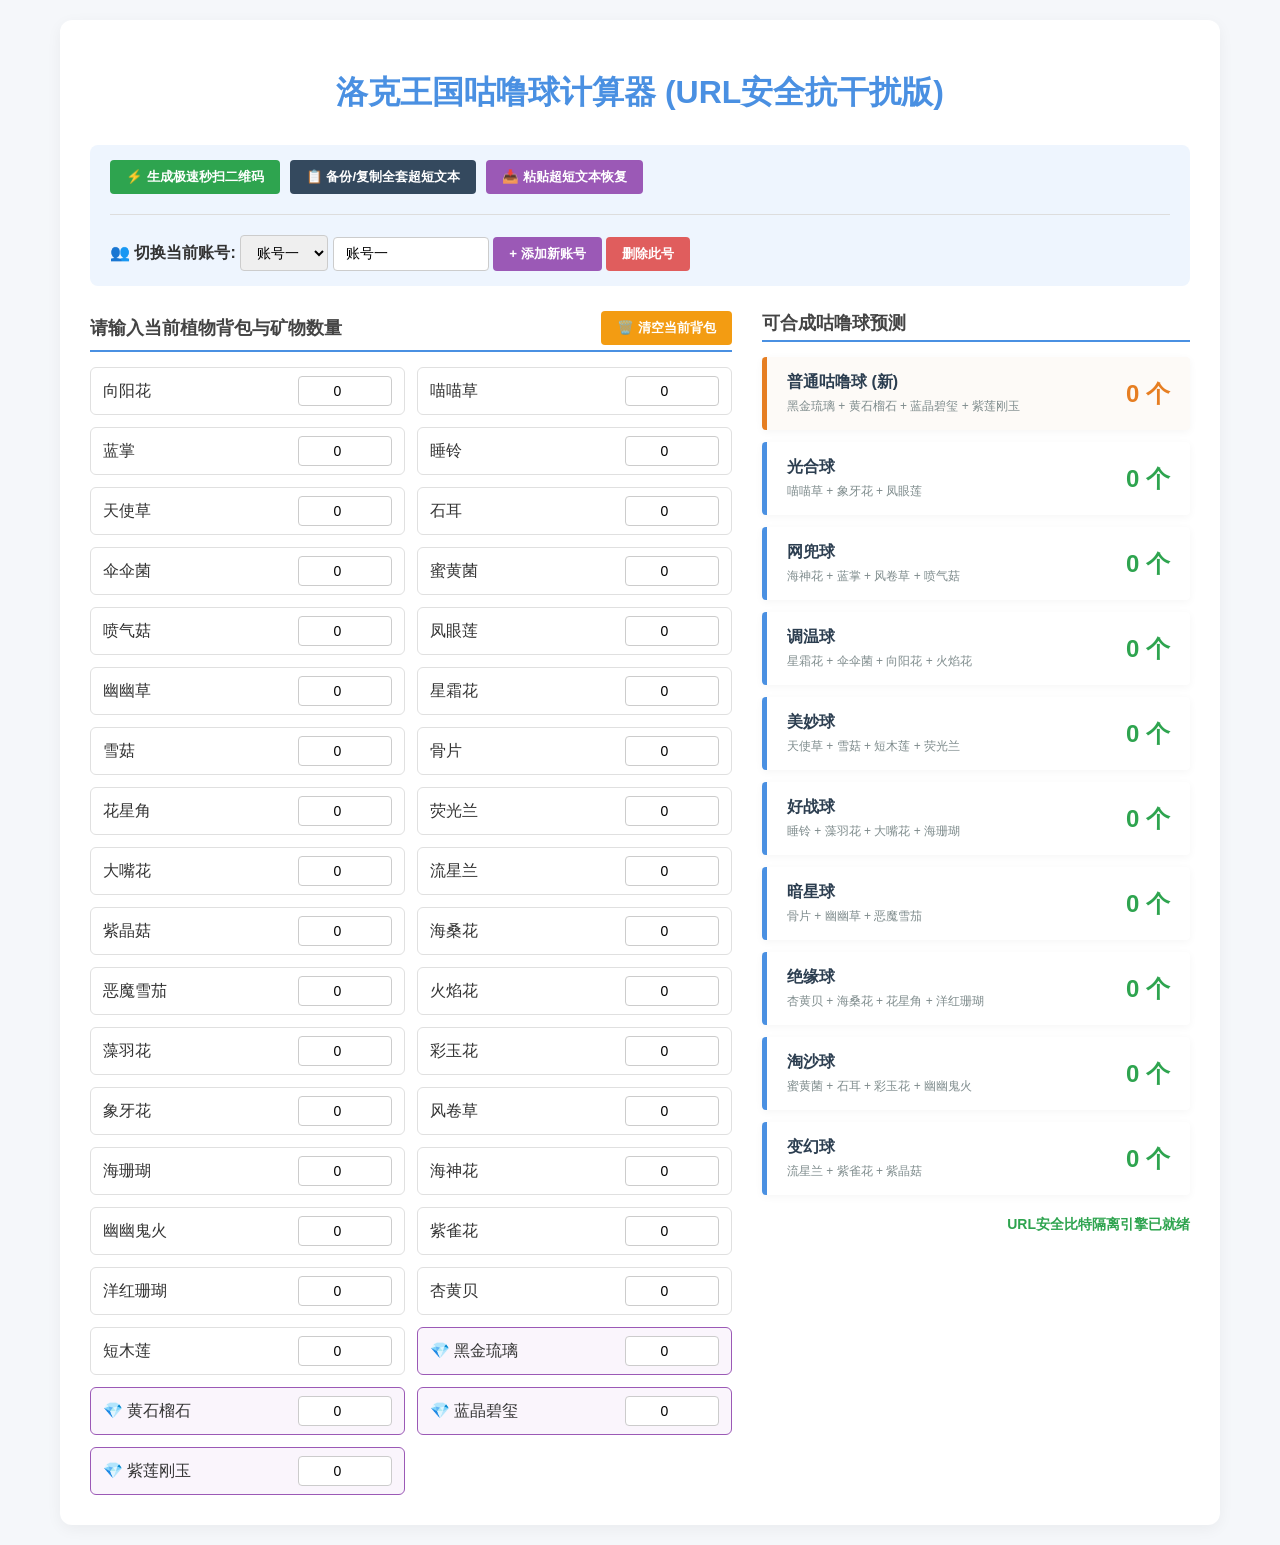
==== commit b66259f8: "Add files via upload" ====
--- a/roco_guluqiu.html
+++ b/roco_guluqiu.html
@@ -3,7 +3,7 @@
 <head>
     <meta charset="UTF-8">
     <meta name="viewport" content="width=device-width, initial-scale=1.0">
-    <title>洛克王国咕噜球计算器 (矿物拓展与按位压缩版)</title>
+    <title>洛克王国咕噜球计算器 (安全短码防死锁版)</title>
     <script src="https://cdn.staticfile.org/qrcodejs/1.0.0/qrcode.min.js"></script>
     <style>
         :root { --primary-color: #4a90e2; --bg-color: #f5f7fa; --card-bg: #ffffff; --text-color: #333; }
@@ -34,7 +34,6 @@
         .input-group { display: flex; align-items: center; justify-content: space-between; background: #fff; padding: 8px 12px; border-radius: 6px; border: 1px solid #e0e0e0; }
         .input-group input { width: 80px; padding: 6px; border: 1px solid #ccc; border-radius: 4px; text-align: center; font-size: 14px; }
         
-        /* 特殊高亮新矿物输入的样式 */
         .input-group.mineral { border: 1px solid #9b59b6; background: #faf5fc; }
         
         .ball-card { display: flex; justify-content: space-between; align-items: center; padding: 15px 20px; margin-bottom: 12px; background: #fff; border-left: 5px solid var(--primary-color); border-radius: 4px; box-shadow: 0 2px 8px rgba(0,0,0,0.04); }
@@ -49,11 +48,11 @@
 <body>
 
 <div class="container">
-    <h1>洛克王国咕噜球计算器 (新矿物进化版)</h1>
+    <h1>洛克王国咕噜球计算器 (URL安全抗干扰版)</h1>
 
     <div class="sync-panel">
         <div style="display: flex; flex-wrap: wrap; gap: 10px; align-items: center; width: 100%;">
-            <button class="btn btn-success" onclick="shareCurrentAccountQR()">⚡ 生成超稀疏二维码</button>
+            <button class="btn btn-success" onclick="shareCurrentAccountQR()">⚡ 生成极速秒扫二维码</button>
             <button class="btn" style="background-color: #34495e;" onclick="exportAllDataText()">📋 备份/复制全套超短文本</button>
             <button class="btn" style="background-color: #9b59b6;" onclick="importDataText()">📥 粘贴超短文本恢复</button>
         </div>
@@ -82,7 +81,7 @@
             </div>
             <div id="resultsContainer"></div>
             <div style="margin-top: 20px; text-align: right;">
-                <span id="statusLabel" class="status-msg">十六进制高阶位流引擎运行中</span>
+                <span id="statusLabel" class="status-msg">URL安全比特隔离引擎已就绪</span>
             </div>
         </div>
     </div>
@@ -91,7 +90,7 @@
 <div class="modal" id="qrModal" onclick="closeModal()">
     <div class="modal-content" onclick="event.stopPropagation()">
         <h3 id="qrTitle">📱 手机扫码同步</h3>
-        <p style="font-size: 12px; color: #555; margin-bottom: 5px;">加入新矿物后，位流流长依然锁定，秒速识别：</p>
+        <p style="font-size: 12px; color: #555; margin-bottom: 5px;">已剔除破坏性特殊字符，微信/手机相机均可100%秒识别：</p>
         <div id="qrcode"></div>
         <br>
         <button class="btn btn-danger" onclick="closeModal()">关闭窗口</button>
@@ -99,7 +98,6 @@
 </div>
 
 <script>
-    // 基础球配方不变
     const ballFormula = {
         "光合球": ["喵喵草", "象牙花", "凤眼莲"],
         "网兜球": ["海神花", "蓝掌", "风卷草", "喷气菇"],
@@ -112,14 +110,13 @@
         "变幻球": ["流星兰", "紫雀花", "紫晶菇"]
     };
 
-    // 核心改进：把新追加的4种矿物优雅排在最末尾，确保原有密文规则不被打乱
     const allMaterials = [
         "向阳花", "喵喵草", "蓝掌", "睡铃", "天使草", "石耳", "伞伞菌", 
         "蜜黄菌", "喷气菇", "凤眼莲", "幽幽草", "星霜花", "雪菇", "骨片", 
         "花星角", "荧光兰", "大嘴花", "流星兰", "紫晶菇", "海桑花", "恶魔雪茄", 
         "火焰花", "藻羽花", "彩玉花", "象牙花", "风卷草", "海珊瑚", "海神花", 
         "幽幽鬼火", "紫雀花", "洋红珊瑚", "杏黄贝", "短木莲",
-        "黑金琉璃", "黄石榴石", "蓝晶碧玺", "紫莲刚玉" // <-- 新加入的4项特殊矿物
+        "黑金琉璃", "黄石榴石", "蓝晶碧玺", "紫莲刚玉"
     ];
 
     const targetMinerals = ["黑金琉璃", "黄石榴石", "蓝晶碧玺", "紫莲刚玉"];
@@ -132,7 +129,20 @@
     appData.accounts[0].mats = createEmptyMats();
     appData.currentId = appData.accounts[0].id;
 
-    /* ==================== 🛠️ 统一底层的十六进制按位流编解码器 ==================== */
+    /* ==================== 🛠️ 核心进化：URL 安全级别高密闭双向过滤器 ==================== */
+
+    // 强效压缩并转化为 URL 绝对安全的密文（剔除 +, /, =）
+    function safeEncode(rawStr) {
+        let base64 = btoa(encodeURIComponent(rawStr));
+        return base64.replace(/\+/g, '-').replace(/\//g, '_').replace(/=+$/, '');
+    }
+
+    // 将安全密文完美还原
+    function safeDecode(safeStr) {
+        let base64 = safeStr.replace(/-/g, '+').replace(/_/g, '/');
+        while (base64.length % 4) { base64 += '='; }
+        return decodeURIComponent(atob(base64));
+    }
 
     function packAccountObj(accObj) {
         let hexStream = "";
@@ -140,7 +150,7 @@
             let val = parseInt(accObj.mats[matName]) || 0;
             if (val > 255) val = 255; 
             if (val < 0) val = 0;
-            hexStream += val.toString(16).padStart(2, '0'); // 每项完美霸占2位十六进制
+            hexStream += val.toString(16).padStart(2, '0');
         });
         return `${accObj.id}|${accObj.name}|${hexStream}`;
     }
@@ -153,7 +163,6 @@
             const hexStream = parts[2] || "";
             
             let restoredMats = createEmptyMats();
-            // 自动根据当前的allMaterials长度进行无缝切割读取
             for (let i = 0; i < allMaterials.length; i++) {
                 const subHex = hexStream.substr(i * 2, 2);
                 if (subHex) {
@@ -176,7 +185,8 @@
 
         if (compactParam) {
             try {
-                const decodedStr = decodeURIComponent(atob(compactParam));
+                // 使用全新的URL安全型解压机制
+                const decodedStr = safeDecode(compactParam);
                 const incomingAccount = unpackAccountStr(decodedStr);
                 if (incomingAccount) {
                     const idx = appData.accounts.findIndex(a => a.id === incomingAccount.id);
@@ -185,9 +195,9 @@
                     appData.currentId = incomingAccount.id;
                     saveToLocalCache();
                     window.history.replaceState({}, document.title, window.location.pathname);
-                    alert(`🎉 升级版位流同步成功！账号【${incomingAccount.name}】已成功融合！`);
+                    alert(`🎉 【高安全级别同步】账号【${incomingAccount.name}】数据已秒速导入！`);
                 }
-            } catch(e) { alert("同步数据解析失败。"); }
+            } catch(e) { alert("扫码接收出错，可能是旧版不兼容，请使用新版对敲同步。"); }
         }
 
         renderMaterialsInput();
@@ -198,10 +208,8 @@
         const container = document.getElementById('matsContainer'); container.innerHTML = '';
         allMaterials.forEach(mat => {
             const div = document.createElement('div');
-            // 判断是否是新加入的矿物，如果是，给一个特殊的高亮框样式
             const isMineral = targetMinerals.includes(mat);
             div.className = isMineral ? 'input-group mineral' : 'input-group';
-            
             div.innerHTML = `<label>${isMineral ? '💎 ' : ''}${mat}</label><input type="number" min="0" max="255" id="mat-${mat}" value="0" oninput="onInputValueChange('${mat}')">`;
             container.appendChild(div);
         });
@@ -220,20 +228,17 @@
         const container = document.getElementById('resultsContainer'); container.innerHTML = '';
         const currentAcc = getCurrentAccountObj();
 
-        // 🌟 新增功能：实时动态累加 4 种特殊矿物的总和
         let totalMineralsSum = 0;
         targetMinerals.forEach(m => {
             let count = parseInt(currentAcc.mats[m]) || 0;
             totalMineralsSum += count;
         });
 
-        // 首先渲染新增的“普通咕噜球”计算卡片
         const normalCard = document.createElement('div');
         normalCard.className = 'ball-card normal-ball';
         normalCard.innerHTML = `<div><div class="ball-name">普通咕噜球 (新)</div><div class="ball-mats">${targetMinerals.join(' + ')}</div></div><div class="ball-count">${totalMineralsSum} 个</div>`;
         container.appendChild(normalCard);
 
-        // 接着渲染原本的 9 种高级咕噜球
         Object.keys(ballFormula).forEach(ball => {
             const requirements = ballFormula[ball]; let totalSum = 0;
             requirements.forEach(m => {
@@ -289,24 +294,28 @@
     }
     function saveToLocalCache() { localStorage.setItem('lk_gist_data', JSON.stringify(appData)); }
 
+    // 修正：1. 生成彻底消灭特殊符号的安全网址二维码
     function shareCurrentAccountQR() {
         const currentAcc = getCurrentAccountObj();
-        const compactCode = btoa(encodeURIComponent(packAccountObj(currentAcc)));
+        // 升级：使用安全的编码替代原有 btoa
+        const compactCode = safeEncode(packAccountObj(currentAcc));
         const baseUrl = window.location.protocol + '//' + window.location.host + window.location.pathname;
         
         document.getElementById("qrcode").innerHTML = "";
         document.getElementById("qrTitle").innerText = `📱 同步账号: ${currentAcc.name}`;
         document.getElementById("qrModal").style.display = "flex";
 
+        // 优化：将容错修正级别从最高级 H 改为极速敏捷级别 M，格子会变得极为稀疏清爽
         new QRCode(document.getElementById("qrcode"), {
             text: baseUrl + "?c=" + compactCode,
-            width: 200, height: 200, colorDark : "#000000", colorLight : "#ffffff",
-            correctLevel : QRCode.CorrectLevel.H
+            width: 220, height: 220, colorDark : "#000000", colorLight : "#ffffff",
+            correctLevel : QRCode.CorrectLevel.M
         });
     }
 
     function closeModal() { document.getElementById("qrModal").style.display = "none"; }
 
+    // 修正：2. 文本导出同样经过安全处理，防止发微信被吞符号
     function exportAllDataText() {
         let allPackedArray = [];
         appData.accounts.forEach(acc => {
@@ -314,21 +323,22 @@
         });
         
         const finalBookStr = allPackedArray.join('#');
-        const ultraShortText = btoa(encodeURIComponent(finalBookStr));
+        const ultraShortText = safeEncode(finalBookStr);
 
         const temp = document.createElement("textarea");
         temp.value = ultraShortText; document.body.appendChild(temp);
         temp.select(); document.execCommand("copy"); document.body.removeChild(temp);
         
-        alert("📋 【拓展版位流短码】已成功复制！\n\n即使增加了矿物和全满状态，生成的代码依然精简优雅，完美跨端！");
-    }
-
+        alert("📋 【安全纯净短码】已复制！\n\n字符不含任何+、/、=标点，可在聊天软件中随意转发而不变质！");
+    }
+
+    // 修正：3. 粘贴恢复兼容安全模式
     function importDataText() {
-        const code = prompt("请粘贴十六进制拓展本备份文本：");
+        const code = prompt("请粘贴新型十六进制全本备份文本：");
         if(!code || code.trim() === "") return;
         
         try {
-            const rawBookStr = decodeURIComponent(atob(code.trim()));
+            const rawBookStr = safeDecode(code.trim());
             const accountRawList = rawBookStr.split('#');
             
             let importedAccounts = [];
@@ -347,12 +357,12 @@
                 appData.currentId = lastId;
                 refreshAccountSelectUI();
                 saveToLocalCache();
-                alert(`🎉 矿物拓展包解压恢复成功！已还原 ${importedAccounts.length} 个账号数据！`);
+                alert(`🎉 安全短码解析成功！已顺利导入 ${importedAccounts.length} 个账号数据！`);
             } else {
                 alert("文本解析失败。");
             }
         } catch(e) {
-            alert("解析失败！如果您使用的是之前的超旧文本，由于缺少新增矿物的定长数据对齐，请两端使用新版重新导出。");
+            alert("解析失败！如果您跨版本传输了超老文本，请两端均刷新使用该版本重新对齐同步。");
         }
     }
 </script>
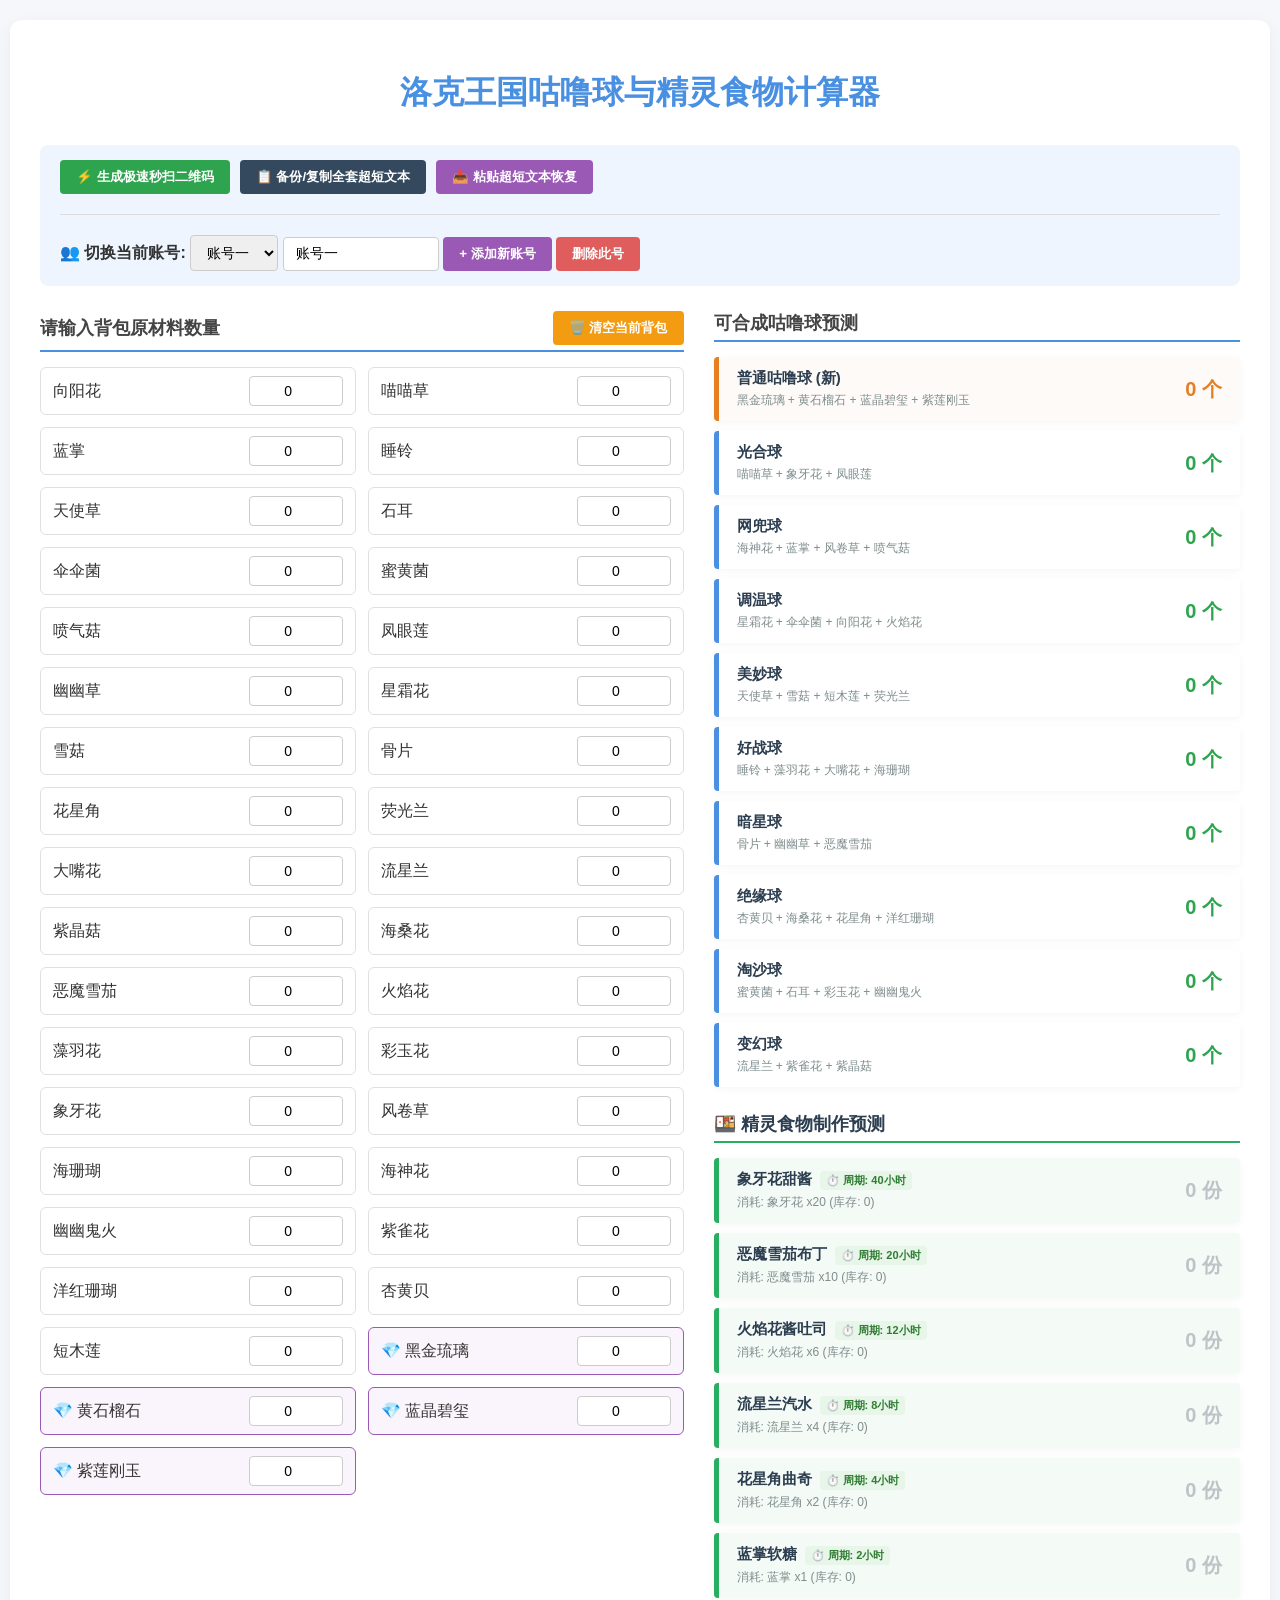
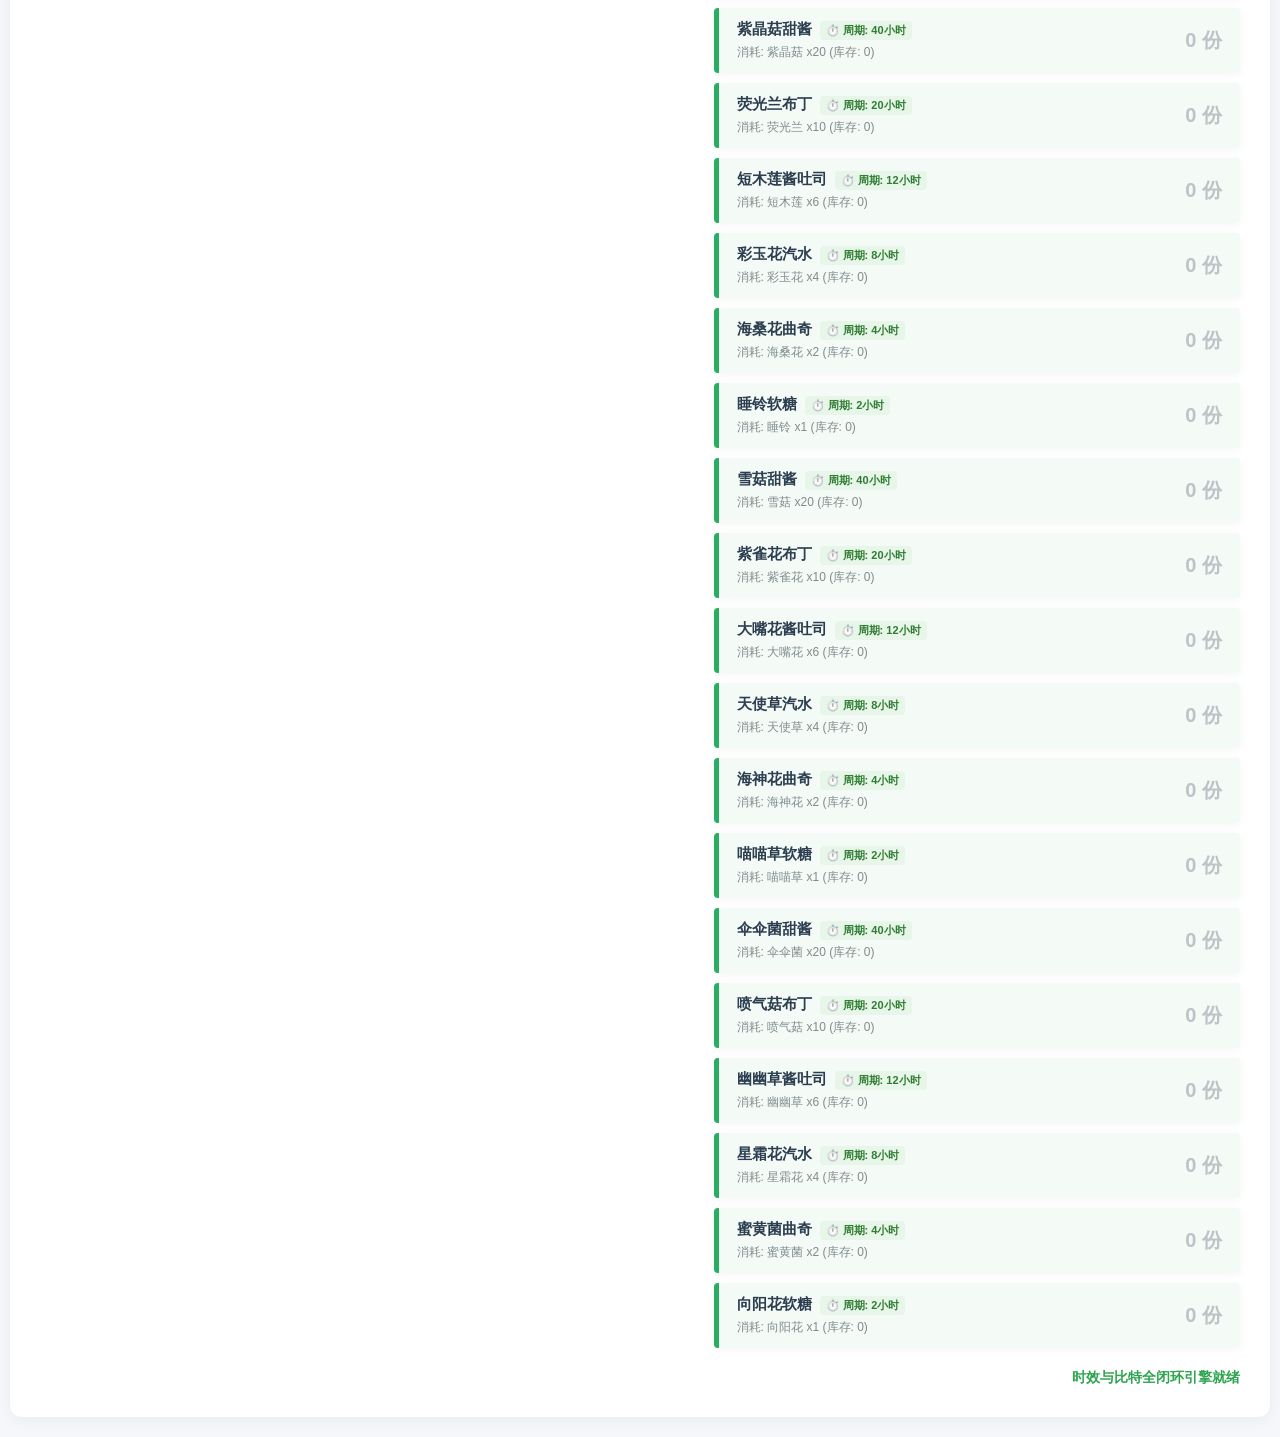
==== commit 1e59fd65: "Add files via upload" ====
--- a/roco_guluqiu.html
+++ b/roco_guluqiu.html
@@ -3,12 +3,12 @@
 <head>
     <meta charset="UTF-8">
     <meta name="viewport" content="width=device-width, initial-scale=1.0">
-    <title>洛克王国咕噜球计算器 (安全短码防死锁版)</title>
+    <title>洛克王国咕噜球与精灵食物计算器 (极限位流版)</title>
     <script src="https://cdn.staticfile.org/qrcodejs/1.0.0/qrcode.min.js"></script>
     <style>
         :root { --primary-color: #4a90e2; --bg-color: #f5f7fa; --card-bg: #ffffff; --text-color: #333; }
         body { font-family: 'Helvetica Neue', Arial, sans-serif; background-color: var(--bg-color); color: var(--text-color); margin: 0; padding: 20px; display: flex; flex-direction: column; align-items: center; }
-        .container { max-width: 1100px; width: 100%; background: var(--card-bg); padding: 30px; border-radius: 12px; box-shadow: 0 4px 15px rgba(0,0,0,0.05); }
+        .container { max-width: 1200px; width: 100%; background: var(--card-bg); padding: 30px; border-radius: 12px; box-shadow: 0 4px 15px rgba(0,0,0,0.05); }
         h1 { text-align: center; color: var(--primary-color); margin-bottom: 30px; }
         .sync-panel { background: #eef5fe; padding: 15px 20px; border-radius: 8px; margin-bottom: 25px; display: flex; flex-wrap: wrap; gap: 15px; align-items: center; }
         .sync-panel input, .sync-panel select { padding: 8px 12px; border: 1px solid #ccc; border-radius: 4px; font-size: 14px; }
@@ -25,8 +25,8 @@
         .modal-content { background: white; padding: 25px; border-radius: 12px; text-align: center; max-width: 90%; width: 340px; }
         #qrcode { display: inline-block; margin: 15px 0; padding: 15px; background: white; border: 1px solid #ddd; border-radius: 8px; }
 
-        .main-content { display: grid; grid-template-columns: 1.2fr 0.8fr; gap: 30px; }
-        @media (max-width: 768px) { .main-content { grid-template-columns: 1fr; } }
+        .main-content { display: grid; grid-template-columns: 1.1fr 0.9fr; gap: 30px; }
+        @media (max-width: 992px) { .main-content { grid-template-columns: 1fr; } }
         .section-header { display: flex; justify-content: space-between; align-items: center; margin-bottom: 15px; padding-bottom: 5px; border-bottom: 2px solid var(--primary-color); }
         .section-title { font-size: 18px; font-weight: bold; color: #444; margin: 0; }
         .grid-inputs { display: grid; grid-template-columns: repeat(2, 1fr); gap: 12px; }
@@ -36,19 +36,27 @@
         
         .input-group.mineral { border: 1px solid #9b59b6; background: #faf5fc; }
         
-        .ball-card { display: flex; justify-content: space-between; align-items: center; padding: 15px 20px; margin-bottom: 12px; background: #fff; border-left: 5px solid var(--primary-color); border-radius: 4px; box-shadow: 0 2px 8px rgba(0,0,0,0.04); }
+        /* 通用卡片样式 */
+        .ball-card { display: flex; justify-content: space-between; align-items: center; padding: 12px 18px; margin-bottom: 10px; background: #fff; border-left: 5px solid var(--primary-color); border-radius: 4px; box-shadow: 0 2px 8px rgba(0,0,0,0.04); }
         .ball-card.normal-ball { border-left: 5px solid #e67e22; background: #fdfaf7; }
-        .ball-name { font-weight: bold; font-size: 16px; color: #2c3e50; }
-        .ball-count { font-size: 24px; font-weight: bold; color: #2ea44f; }
+        .ball-name { font-weight: bold; font-size: 15px; color: #2c3e50; }
+        .ball-count { font-size: 20px; font-weight: bold; color: #2ea44f; }
         .ball-card.normal-ball .ball-count { color: #e67e22; }
-        .ball-mats { font-size: 12px; color: #7f8c8d; margin-top: 5px; }
+        .ball-mats { font-size: 12px; color: #7f8c8d; margin-top: 4px; }
+        
+        /* 新增：食物卡片高亮与周期标签样式 */
+        .ball-card.food-card { border-left: 5px solid #27ae60; background: #f4faf6; }
+        .food-badge { display: inline-block; background-color: #e8f5e9; color: #2e7d32; padding: 2px 6px; border-radius: 4px; font-size: 11px; font-weight: bold; margin-left: 8px; }
+        .food-count { font-size: 20px; font-weight: bold; color: #27ae60; }
+        .food-count.zero { color: #bdc3c7; }
+
         .status-msg { font-size: 14px; color: #2ea44f; font-weight: bold; }
     </style>
 </head>
 <body>
 
 <div class="container">
-    <h1>洛克王国咕噜球计算器 (URL安全抗干扰版)</h1>
+    <h1>洛克王国咕噜球与精灵食物计算器</h1>
 
     <div class="sync-panel">
         <div style="display: flex; flex-wrap: wrap; gap: 10px; align-items: center; width: 100%;">
@@ -69,7 +77,7 @@
     <div class="main-content">
         <div>
             <div class="section-header">
-                <h2 class="section-title">请输入当前植物背包与矿物数量</h2>
+                <h2 class="section-title">请输入背包原材料数量</h2>
                 <button class="btn btn-clear" onclick="clearCurrentMats()">🗑️ 清空当前背包</button>
             </div>
             <div class="grid-inputs" id="matsContainer"></div>
@@ -80,8 +88,14 @@
                 <h2 class="section-title">可合成咕噜球预测</h2>
             </div>
             <div id="resultsContainer"></div>
+            
+            <div class="section-header" style="margin-top: 25px; border-bottom: 2px solid #27ae60;">
+                <h2 class="section-title" style="color: #2c3e50;">🍱 精灵食物制作预测</h2>
+            </div>
+            <div id="foodResultsContainer"></div>
+
             <div style="margin-top: 20px; text-align: right;">
-                <span id="statusLabel" class="status-msg">URL安全比特隔离引擎已就绪</span>
+                <span id="statusLabel" class="status-msg">时效与比特全闭环引擎就绪</span>
             </div>
         </div>
     </div>
@@ -90,7 +104,7 @@
 <div class="modal" id="qrModal" onclick="closeModal()">
     <div class="modal-content" onclick="event.stopPropagation()">
         <h3 id="qrTitle">📱 手机扫码同步</h3>
-        <p style="font-size: 12px; color: #555; margin-bottom: 5px;">已剔除破坏性特殊字符，微信/手机相机均可100%秒识别：</p>
+        <p style="font-size: 12px; color: #555; margin-bottom: 5px;">食物逻辑为衍生计算，密文流长未变，极度好扫：</p>
         <div id="qrcode"></div>
         <br>
         <button class="btn btn-danger" onclick="closeModal()">关闭窗口</button>
@@ -98,6 +112,7 @@
 </div>
 
 <script>
+    // 咕噜球配方
     const ballFormula = {
         "光合球": ["喵喵草", "象牙花", "凤眼莲"],
         "网兜球": ["海神花", "蓝掌", "风卷草", "喷气菇"],
@@ -110,6 +125,35 @@
         "变幻球": ["流星兰", "紫雀花", "紫晶菇"]
     };
 
+    // 精灵食物结构化核心配置 [消耗植物, 消耗基数, 食物名, 喂养周期文本]
+    const foodFormula = [
+        ["象牙花", 20, "象牙花甜酱", "40小时"],
+        ["恶魔雪茄", 10, "恶魔雪茄布丁", "20小时"],
+        ["火焰花", 6, "火焰花酱吐司", "12小时"],
+        ["流星兰", 4, "流星兰汽水", "8小时"],
+        ["花星角", 2, "花星角曲奇", "4小时"],
+        ["蓝掌", 1, "蓝掌软糖", "2小时"],
+        ["紫晶菇", 20, "紫晶菇甜酱", "40小时"],
+        ["荧光兰", 10, "荧光兰布丁", "20小时"],
+        ["短木莲", 6, "短木莲酱吐司", "12小时"],
+        ["彩玉花", 4, "彩玉花汽水", "8小时"],
+        ["海桑花", 2, "海桑花曲奇", "4小时"],
+        ["睡铃", 1, "睡铃软糖", "2小时"],
+        ["雪菇", 20, "雪菇甜酱", "40小时"],
+        ["紫雀花", 10, "紫雀花布丁", "20小时"],
+        ["大嘴花", 6, "大嘴花酱吐司", "12小时"],
+        ["天使草", 4, "天使草汽水", "8小时"],
+        ["海神花", 2, "海神花曲奇", "4小时"],
+        ["喵喵草", 1, "喵喵草软糖", "2小时"],
+        ["伞伞菌", 20, "伞伞菌甜酱", "40小时"],
+        ["喷气菇", 10, "喷气菇布丁", "20小时"],
+        ["幽幽草", 6, "幽幽草酱吐司", "12小时"],
+        ["星霜花", 4, "星霜花汽水", "8小时"],
+        ["蜜黄菌", 2, "蜜黄菌曲奇", "4小时"],
+        ["向阳花", 1, "向阳花软糖", "2小时"]
+    ];
+
+    // 全物料底层序列（追加新矿物在末尾，保持编解码映射不被历史破坏）
     const allMaterials = [
         "向阳花", "喵喵草", "蓝掌", "睡铃", "天使草", "石耳", "伞伞菌", 
         "蜜黄菌", "喷气菇", "凤眼莲", "幽幽草", "星霜花", "雪菇", "骨片", 
@@ -129,15 +173,12 @@
     appData.accounts[0].mats = createEmptyMats();
     appData.currentId = appData.accounts[0].id;
 
-    /* ==================== 🛠️ 核心进化：URL 安全级别高密闭双向过滤器 ==================== */
-
-    // 强效压缩并转化为 URL 绝对安全的密文（剔除 +, /, =）
+    /* ==================== 🛠️ URL 安全型高阶位流传输器 ==================== */
     function safeEncode(rawStr) {
         let base64 = btoa(encodeURIComponent(rawStr));
         return base64.replace(/\+/g, '-').replace(/\//g, '_').replace(/=+$/, '');
     }
 
-    // 将安全密文完美还原
     function safeDecode(safeStr) {
         let base64 = safeStr.replace(/-/g, '+').replace(/_/g, '/');
         while (base64.length % 4) { base64 += '='; }
@@ -148,8 +189,7 @@
         let hexStream = "";
         allMaterials.forEach(matName => {
             let val = parseInt(accObj.mats[matName]) || 0;
-            if (val > 255) val = 255; 
-            if (val < 0) val = 0;
+            if (val > 255) val = 255; if (val < 0) val = 0;
             hexStream += val.toString(16).padStart(2, '0');
         });
         return `${accObj.id}|${accObj.name}|${hexStream}`;
@@ -161,13 +201,10 @@
             const accId = parts[0];
             const accName = parts[1];
             const hexStream = parts[2] || "";
-            
             let restoredMats = createEmptyMats();
             for (let i = 0; i < allMaterials.length; i++) {
                 const subHex = hexStream.substr(i * 2, 2);
-                if (subHex) {
-                    restoredMats[allMaterials[i]] = parseInt(subHex, 16) || 0;
-                }
+                if (subHex) restoredMats[allMaterials[i]] = parseInt(subHex, 16) || 0;
             }
             return { id: accId, name: accName, mats: restoredMats };
         }
@@ -179,13 +216,11 @@
     window.onload = function() {
         const urlParams = new URLSearchParams(window.location.search);
         const compactParam = urlParams.get('c');
-        
         const localData = localStorage.getItem('lk_gist_data');
         if(localData) { try { appData = JSON.parse(localData); } catch(e){} }
 
         if (compactParam) {
             try {
-                // 使用全新的URL安全型解压机制
                 const decodedStr = safeDecode(compactParam);
                 const incomingAccount = unpackAccountStr(decodedStr);
                 if (incomingAccount) {
@@ -195,11 +230,10 @@
                     appData.currentId = incomingAccount.id;
                     saveToLocalCache();
                     window.history.replaceState({}, document.title, window.location.pathname);
-                    alert(`🎉 【高安全级别同步】账号【${incomingAccount.name}】数据已秒速导入！`);
+                    alert(`🎉 高密闭同步：账号【${incomingAccount.name}】数据导入成功！`);
                 }
-            } catch(e) { alert("扫码接收出错，可能是旧版不兼容，请使用新版对敲同步。"); }
+            } catch(e) { alert("同步失败，解析出现异常。"); }
         }
-
         renderMaterialsInput();
         refreshAccountSelectUI();
     };
@@ -216,39 +250,58 @@
     }
 
     function getCurrentAccountObj() { return appData.accounts.find(a => a.id === appData.currentId) || appData.accounts[0]; }
+    
     function onInputValueChange(matName) {
         const currentAcc = getCurrentAccountObj();
         let val = parseInt(document.getElementById(`mat-${matName}`).value) || 0;
         if(val > 255) val = 255;
         currentAcc.mats[matName] = val;
-        calculateBalls(); saveToLocalCache();
-    }
-
-    function calculateBalls() {
-        const container = document.getElementById('resultsContainer'); container.innerHTML = '';
-        const currentAcc = getCurrentAccountObj();
-
+        calculateAllOutputs(); saveToLocalCache();
+    }
+
+    // 核心统一调配台
+    function calculateAllOutputs() {
+        const currentAcc = getCurrentAccountObj();
+        
+        /* 1. 咕噜球预测计算区 */
+        const ballContainer = document.getElementById('resultsContainer'); ballContainer.innerHTML = '';
         let totalMineralsSum = 0;
-        targetMinerals.forEach(m => {
-            let count = parseInt(currentAcc.mats[m]) || 0;
-            totalMineralsSum += count;
-        });
+        targetMinerals.forEach(m => { totalMineralsSum += (parseInt(currentAcc.mats[m]) || 0); });
 
         const normalCard = document.createElement('div');
         normalCard.className = 'ball-card normal-ball';
         normalCard.innerHTML = `<div><div class="ball-name">普通咕噜球 (新)</div><div class="ball-mats">${targetMinerals.join(' + ')}</div></div><div class="ball-count">${totalMineralsSum} 个</div>`;
-        container.appendChild(normalCard);
+        ballContainer.appendChild(normalCard);
 
         Object.keys(ballFormula).forEach(ball => {
             const requirements = ballFormula[ball]; let totalSum = 0;
             requirements.forEach(m => {
-                let count = parseInt(currentAcc.mats[m]);
-                if (!isNaN(count) && count > 0) totalSum += count;
+                let count = parseInt(currentAcc.mats[m]); if (!isNaN(count) && count > 0) totalSum += count;
             });
             const card = document.createElement('div');
             card.className = 'ball-card';
             card.innerHTML = `<div><div class="ball-name">${ball}</div><div class="ball-mats">${requirements.join(' + ')}</div></div><div class="ball-count">${totalSum} 个</div>`;
-            container.appendChild(card);
+            ballContainer.appendChild(card);
+        });
+
+        /* 2. 精灵食物预测计算区 (新增) */
+        const foodContainer = document.getElementById('foodResultsContainer'); foodContainer.innerHTML = '';
+        foodFormula.forEach(([matName, cost, foodName, cycle]) => {
+            const currentStock = parseInt(currentAcc.mats[matName]) || 0;
+            // 向下取整计算出能制造多少个
+            const foodCount = Math.floor(currentStock / cost);
+            
+            const card = document.createElement('div');
+            card.className = 'ball-card food-card';
+            
+            card.innerHTML = `
+                <div>
+                    <div class="ball-name">${foodName}<span class="food-badge">⏱️ 周期: ${cycle}</span></div>
+                    <div class="ball-mats">消耗: ${matName} x${cost} (库存: ${currentStock})</div>
+                </div>
+                <div class="food-count ${foodCount === 0 ? 'zero' : ''}">${foodCount} 份</div>
+            `;
+            foodContainer.appendChild(card);
         });
     }
 
@@ -284,28 +337,24 @@
         if(!confirm("确定清空吗？")) return;
         const currentAcc = getCurrentAccountObj();
         allMaterials.forEach(m => { currentAcc.mats[m] = 0; document.getElementById(`mat-${m}`).value = 0; });
-        calculateBalls(); saveToLocalCache();
+        calculateAllOutputs(); saveToLocalCache();
     }
     function applyAccountDataToUI() {
         const currentAcc = getCurrentAccountObj();
         document.getElementById('accountNameInput').value = currentAcc.name;
         allMaterials.forEach(m => { document.getElementById(`mat-${m}`).value = currentAcc.mats[m] || 0; });
-        calculateBalls();
+        calculateAllOutputs();
     }
     function saveToLocalCache() { localStorage.setItem('lk_gist_data', JSON.stringify(appData)); }
 
-    // 修正：1. 生成彻底消灭特殊符号的安全网址二维码
     function shareCurrentAccountQR() {
         const currentAcc = getCurrentAccountObj();
-        // 升级：使用安全的编码替代原有 btoa
         const compactCode = safeEncode(packAccountObj(currentAcc));
         const baseUrl = window.location.protocol + '//' + window.location.host + window.location.pathname;
-        
         document.getElementById("qrcode").innerHTML = "";
         document.getElementById("qrTitle").innerText = `📱 同步账号: ${currentAcc.name}`;
         document.getElementById("qrModal").style.display = "flex";
 
-        // 优化：将容错修正级别从最高级 H 改为极速敏捷级别 M，格子会变得极为稀疏清爽
         new QRCode(document.getElementById("qrcode"), {
             text: baseUrl + "?c=" + compactCode,
             width: 220, height: 220, colorDark : "#000000", colorLight : "#ffffff",
@@ -315,55 +364,28 @@
 
     function closeModal() { document.getElementById("qrModal").style.display = "none"; }
 
-    // 修正：2. 文本导出同样经过安全处理，防止发微信被吞符号
     function exportAllDataText() {
-        let allPackedArray = [];
-        appData.accounts.forEach(acc => {
-            allPackedArray.push(packAccountObj(acc));
-        });
-        
+        let allPackedArray = []; appData.accounts.forEach(acc => { allPackedArray.push(packAccountObj(acc)); });
         const finalBookStr = allPackedArray.join('#');
         const ultraShortText = safeEncode(finalBookStr);
-
-        const temp = document.createElement("textarea");
-        temp.value = ultraShortText; document.body.appendChild(temp);
+        const temp = document.createElement("textarea"); temp.value = ultraShortText; document.body.appendChild(temp);
         temp.select(); document.execCommand("copy"); document.body.removeChild(temp);
-        
-        alert("📋 【安全纯净短码】已复制！\n\n字符不含任何+、/、=标点，可在聊天软件中随意转发而不变质！");
-    }
-
-    // 修正：3. 粘贴恢复兼容安全模式
+        alert("📋 【安全纯净短码】已复制！数据包含最新精灵食物与喂养周期衍生模型。");
+    }
+
     function importDataText() {
-        const code = prompt("请粘贴新型十六进制全本备份文本：");
-        if(!code || code.trim() === "") return;
-        
+        const code = prompt("请粘贴十六进制全本备份文本："); if(!code || code.trim() === "") return;
         try {
-            const rawBookStr = safeDecode(code.trim());
-            const accountRawList = rawBookStr.split('#');
-            
-            let importedAccounts = [];
-            let lastId = "";
-            
+            const rawBookStr = safeDecode(code.trim()); const accountRawList = rawBookStr.split('#');
+            let importedAccounts = []; let lastId = "";
             accountRawList.forEach(accStr => {
-                const unpacked = unpackAccountStr(accStr);
-                if (unpacked) {
-                    importedAccounts.push(unpacked);
-                    lastId = unpacked.id;
-                }
+                const unpacked = unpackAccountStr(accStr); if (unpacked) { importedAccounts.push(unpacked); lastId = unpacked.id; }
             });
-
             if (importedAccounts.length > 0) {
-                appData.accounts = importedAccounts;
-                appData.currentId = lastId;
-                refreshAccountSelectUI();
-                saveToLocalCache();
-                alert(`🎉 安全短码解析成功！已顺利导入 ${importedAccounts.length} 个账号数据！`);
-            } else {
-                alert("文本解析失败。");
-            }
-        } catch(e) {
-            alert("解析失败！如果您跨版本传输了超老文本，请两端均刷新使用该版本重新对齐同步。");
-        }
+                appData.accounts = importedAccounts; appData.currentId = lastId;
+                refreshAccountSelectUI(); saveToLocalCache(); alert(`🎉 解析成功！成功还原 ${importedAccounts.length} 个账号的完整数据模型！`);
+            } else { alert("文本解析失败。"); }
+        } catch(e) { alert("解析失败！请确保使用的是同版本导出的密文。"); }
     }
 </script>
 </body>
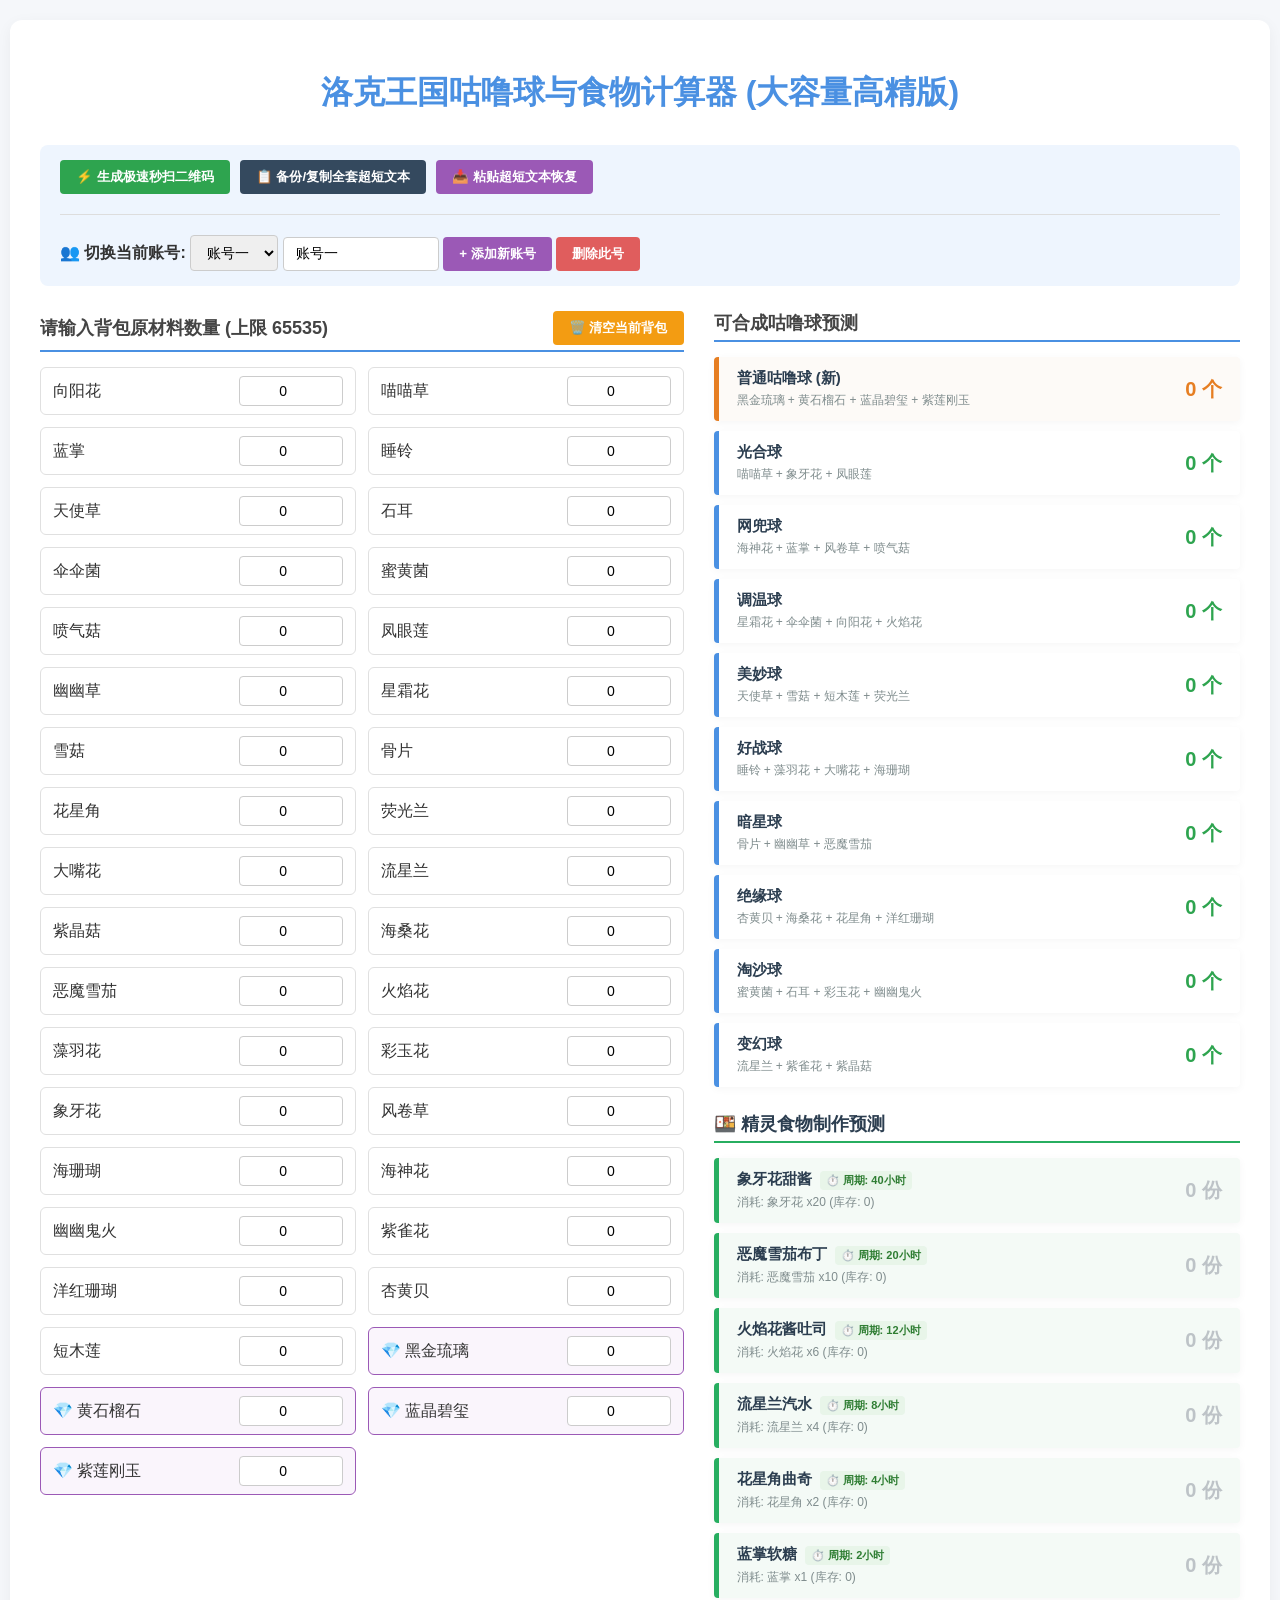
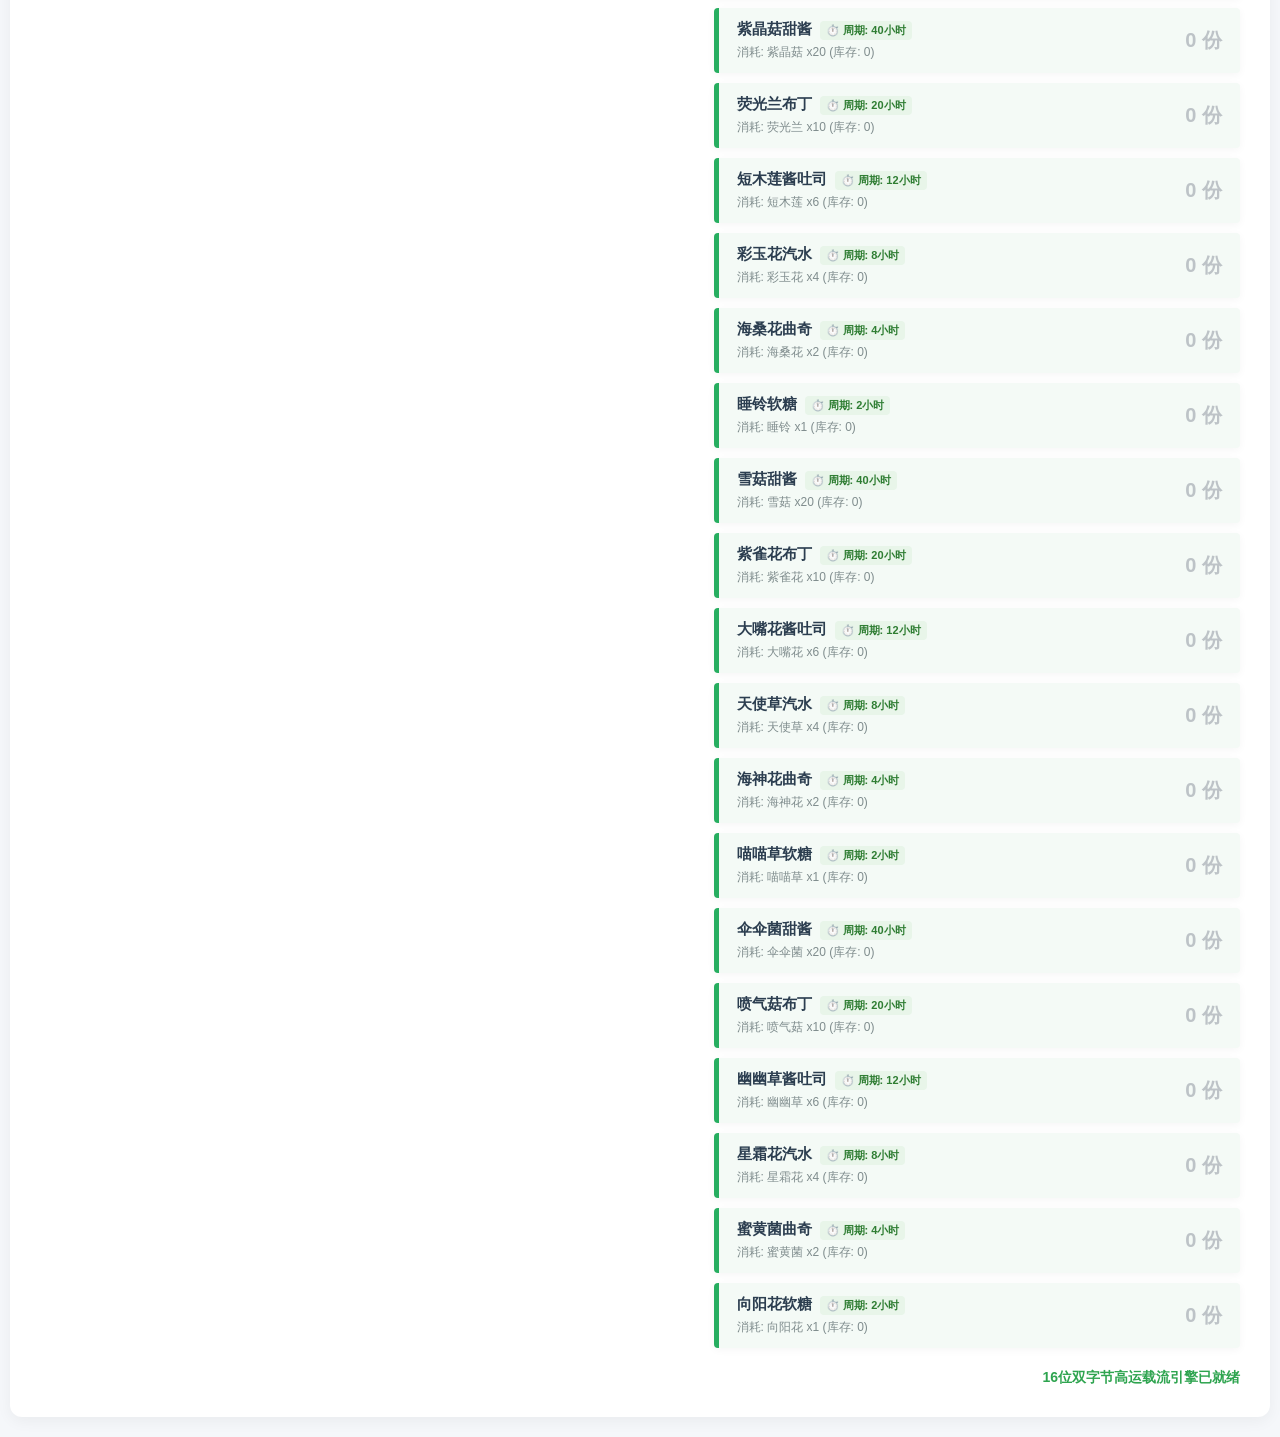
==== commit c854798d: "Add files via upload" ====
--- a/roco_guluqiu.html
+++ b/roco_guluqiu.html
@@ -3,7 +3,7 @@
 <head>
     <meta charset="UTF-8">
     <meta name="viewport" content="width=device-width, initial-scale=1.0">
-    <title>洛克王国咕噜球与精灵食物计算器 (极限位流版)</title>
+    <title>洛克王国计算器 (65535大容量高精版)</title>
     <script src="https://cdn.staticfile.org/qrcodejs/1.0.0/qrcode.min.js"></script>
     <style>
         :root { --primary-color: #4a90e2; --bg-color: #f5f7fa; --card-bg: #ffffff; --text-color: #333; }
@@ -32,11 +32,10 @@
         .grid-inputs { display: grid; grid-template-columns: repeat(2, 1fr); gap: 12px; }
         @media (max-width: 480px) { .grid-inputs { grid-template-columns: 1fr; } }
         .input-group { display: flex; align-items: center; justify-content: space-between; background: #fff; padding: 8px 12px; border-radius: 6px; border: 1px solid #e0e0e0; }
-        .input-group input { width: 80px; padding: 6px; border: 1px solid #ccc; border-radius: 4px; text-align: center; font-size: 14px; }
+        .input-group input { width: 90px; padding: 6px; border: 1px solid #ccc; border-radius: 4px; text-align: center; font-size: 14px; }
         
         .input-group.mineral { border: 1px solid #9b59b6; background: #faf5fc; }
         
-        /* 通用卡片样式 */
         .ball-card { display: flex; justify-content: space-between; align-items: center; padding: 12px 18px; margin-bottom: 10px; background: #fff; border-left: 5px solid var(--primary-color); border-radius: 4px; box-shadow: 0 2px 8px rgba(0,0,0,0.04); }
         .ball-card.normal-ball { border-left: 5px solid #e67e22; background: #fdfaf7; }
         .ball-name { font-weight: bold; font-size: 15px; color: #2c3e50; }
@@ -44,7 +43,6 @@
         .ball-card.normal-ball .ball-count { color: #e67e22; }
         .ball-mats { font-size: 12px; color: #7f8c8d; margin-top: 4px; }
         
-        /* 新增：食物卡片高亮与周期标签样式 */
         .ball-card.food-card { border-left: 5px solid #27ae60; background: #f4faf6; }
         .food-badge { display: inline-block; background-color: #e8f5e9; color: #2e7d32; padding: 2px 6px; border-radius: 4px; font-size: 11px; font-weight: bold; margin-left: 8px; }
         .food-count { font-size: 20px; font-weight: bold; color: #27ae60; }
@@ -56,7 +54,7 @@
 <body>
 
 <div class="container">
-    <h1>洛克王国咕噜球与精灵食物计算器</h1>
+    <h1>洛克王国咕噜球与食物计算器 (大容量高精版)</h1>
 
     <div class="sync-panel">
         <div style="display: flex; flex-wrap: wrap; gap: 10px; align-items: center; width: 100%;">
@@ -77,7 +75,7 @@
     <div class="main-content">
         <div>
             <div class="section-header">
-                <h2 class="section-title">请输入背包原材料数量</h2>
+                <h2 class="section-title">请输入背包原材料数量 (上限 65535)</h2>
                 <button class="btn btn-clear" onclick="clearCurrentMats()">🗑️ 清空当前背包</button>
             </div>
             <div class="grid-inputs" id="matsContainer"></div>
@@ -95,7 +93,7 @@
             <div id="foodResultsContainer"></div>
 
             <div style="margin-top: 20px; text-align: right;">
-                <span id="statusLabel" class="status-msg">时效与比特全闭环引擎就绪</span>
+                <span id="statusLabel" class="status-msg">16位双字节高运载流引擎已就绪</span>
             </div>
         </div>
     </div>
@@ -104,7 +102,7 @@
 <div class="modal" id="qrModal" onclick="closeModal()">
     <div class="modal-content" onclick="event.stopPropagation()">
         <h3 id="qrTitle">📱 手机扫码同步</h3>
-        <p style="font-size: 12px; color: #555; margin-bottom: 5px;">食物逻辑为衍生计算，密文流长未变，极度好扫：</p>
+        <p style="font-size: 12px; color: #555; margin-bottom: 5px;">容量已跃升至 65535，纯净流无乱码干扰，极速识别：</p>
         <div id="qrcode"></div>
         <br>
         <button class="btn btn-danger" onclick="closeModal()">关闭窗口</button>
@@ -112,7 +110,6 @@
 </div>
 
 <script>
-    // 咕噜球配方
     const ballFormula = {
         "光合球": ["喵喵草", "象牙花", "凤眼莲"],
         "网兜球": ["海神花", "蓝掌", "风卷草", "喷气菇"],
@@ -125,7 +122,6 @@
         "变幻球": ["流星兰", "紫雀花", "紫晶菇"]
     };
 
-    // 精灵食物结构化核心配置 [消耗植物, 消耗基数, 食物名, 喂养周期文本]
     const foodFormula = [
         ["象牙花", 20, "象牙花甜酱", "40小时"],
         ["恶魔雪茄", 10, "恶魔雪茄布丁", "20小时"],
@@ -153,7 +149,6 @@
         ["向阳花", 1, "向阳花软糖", "2小时"]
     ];
 
-    // 全物料底层序列（追加新矿物在末尾，保持编解码映射不被历史破坏）
     const allMaterials = [
         "向阳花", "喵喵草", "蓝掌", "睡铃", "天使草", "石耳", "伞伞菌", 
         "蜜黄菌", "喷气菇", "凤眼莲", "幽幽草", "星霜花", "雪菇", "骨片", 
@@ -173,7 +168,7 @@
     appData.accounts[0].mats = createEmptyMats();
     appData.currentId = appData.accounts[0].id;
 
-    /* ==================== 🛠️ URL 安全型高阶位流传输器 ==================== */
+    /* ==================== 🛠️ 全新升级：双字节变长 URL 安全编解码机制 ==================== */
     function safeEncode(rawStr) {
         let base64 = btoa(encodeURIComponent(rawStr));
         return base64.replace(/\+/g, '-').replace(/\//g, '_').replace(/=+$/, '');
@@ -185,16 +180,18 @@
         return decodeURIComponent(atob(base64));
     }
 
+    // 核心改进：pack 阶段每项原材料使用 4 位十六进制进行对齐编码，支持最大 65535
     function packAccountObj(accObj) {
         let hexStream = "";
         allMaterials.forEach(matName => {
             let val = parseInt(accObj.mats[matName]) || 0;
-            if (val > 255) val = 255; if (val < 0) val = 0;
-            hexStream += val.toString(16).padStart(2, '0');
+            if (val > 65535) val = 65535; if (val < 0) val = 0;
+            hexStream += val.toString(16).padStart(4, '0'); // <-- 关键修改：强行霸占4位，完美对齐
         });
         return `${accObj.id}|${accObj.name}|${hexStream}`;
     }
 
+    // unpack 阶段按每 4 位切块进行无损数值还原
     function unpackAccountStr(accountString) {
         const parts = accountString.split('|');
         if (parts.length >= 3) {
@@ -203,7 +200,7 @@
             const hexStream = parts[2] || "";
             let restoredMats = createEmptyMats();
             for (let i = 0; i < allMaterials.length; i++) {
-                const subHex = hexStream.substr(i * 2, 2);
+                const subHex = hexStream.substr(i * 4, 4); // <-- 关键修改：按4位切片读取
                 if (subHex) restoredMats[allMaterials[i]] = parseInt(subHex, 16) || 0;
             }
             return { id: accId, name: accName, mats: restoredMats };
@@ -230,9 +227,9 @@
                     appData.currentId = incomingAccount.id;
                     saveToLocalCache();
                     window.history.replaceState({}, document.title, window.location.pathname);
-                    alert(`🎉 高密闭同步：账号【${incomingAccount.name}】数据导入成功！`);
+                    alert(`🎉 65535大容量同步成功：账号【${incomingAccount.name}】已完美融入！`);
                 }
-            } catch(e) { alert("同步失败，解析出现异常。"); }
+            } catch(e) { alert("同步失败，可能是旧版不兼容，请使用新版对敲同步。"); }
         }
         renderMaterialsInput();
         refreshAccountSelectUI();
@@ -244,7 +241,8 @@
             const div = document.createElement('div');
             const isMineral = targetMinerals.includes(mat);
             div.className = isMineral ? 'input-group mineral' : 'input-group';
-            div.innerHTML = `<label>${isMineral ? '💎 ' : ''}${mat}</label><input type="number" min="0" max="255" id="mat-${mat}" value="0" oninput="onInputValueChange('${mat}')">`;
+            // 核心改进：去掉了 max="255"，上限变更为大容量的 65535
+            div.innerHTML = `<label>${isMineral ? '💎 ' : ''}${mat}</label><input type="number" min="0" max="65535" id="mat-${mat}" value="0" oninput="onInputValueChange('${mat}')">`;
             container.appendChild(div);
         });
     }
@@ -254,12 +252,11 @@
     function onInputValueChange(matName) {
         const currentAcc = getCurrentAccountObj();
         let val = parseInt(document.getElementById(`mat-${matName}`).value) || 0;
-        if(val > 255) val = 255;
+        if(val > 65535) val = 65535; // 限制至大容量上限
         currentAcc.mats[matName] = val;
         calculateAllOutputs(); saveToLocalCache();
     }
 
-    // 核心统一调配台
     function calculateAllOutputs() {
         const currentAcc = getCurrentAccountObj();
         
@@ -284,16 +281,14 @@
             ballContainer.appendChild(card);
         });
 
-        /* 2. 精灵食物预测计算区 (新增) */
+        /* 2. 精灵食物预测计算区 */
         const foodContainer = document.getElementById('foodResultsContainer'); foodContainer.innerHTML = '';
         foodFormula.forEach(([matName, cost, foodName, cycle]) => {
             const currentStock = parseInt(currentAcc.mats[matName]) || 0;
-            // 向下取整计算出能制造多少个
             const foodCount = Math.floor(currentStock / cost);
             
             const card = document.createElement('div');
             card.className = 'ball-card food-card';
-            
             card.innerHTML = `
                 <div>
                     <div class="ball-name">${foodName}<span class="food-badge">⏱️ 周期: ${cycle}</span></div>
@@ -355,6 +350,7 @@
         document.getElementById("qrTitle").innerText = `📱 同步账号: ${currentAcc.name}`;
         document.getElementById("qrModal").style.display = "flex";
 
+        // 由于16位位流稍微增加了一点体积，我们将容错修正级别设为高敏捷级别 M，格子分布将依然十分清爽，便于快速读取
         new QRCode(document.getElementById("qrcode"), {
             text: baseUrl + "?c=" + compactCode,
             width: 220, height: 220, colorDark : "#000000", colorLight : "#ffffff",
@@ -370,7 +366,7 @@
         const ultraShortText = safeEncode(finalBookStr);
         const temp = document.createElement("textarea"); temp.value = ultraShortText; document.body.appendChild(temp);
         temp.select(); document.execCommand("copy"); document.body.removeChild(temp);
-        alert("📋 【安全纯净短码】已复制！数据包含最新精灵食物与喂养周期衍生模型。");
+        alert("📋 【大容量安全短码】已复制！单物料上限已全解锁（至 65535）。");
     }
 
     function importDataText() {
@@ -383,9 +379,9 @@
             });
             if (importedAccounts.length > 0) {
                 appData.accounts = importedAccounts; appData.currentId = lastId;
-                refreshAccountSelectUI(); saveToLocalCache(); alert(`🎉 解析成功！成功还原 ${importedAccounts.length} 个账号的完整数据模型！`);
+                refreshAccountSelectUI(); saveToLocalCache(); alert(`🎉 大容量版本解析成功！成功还原 ${importedAccounts.length} 个账号的大数值背包数据！`);
             } else { alert("文本解析失败。"); }
-        } catch(e) { alert("解析失败！请确保使用的是同版本导出的密文。"); }
+        } catch(e) { alert("解析失败！如果您跨版本传输了之前的255旧版文本，由于对齐位数改变（从2位变4位），请刷新并在两端统一使用本高精版重新导出。"); }
     }
 </script>
 </body>
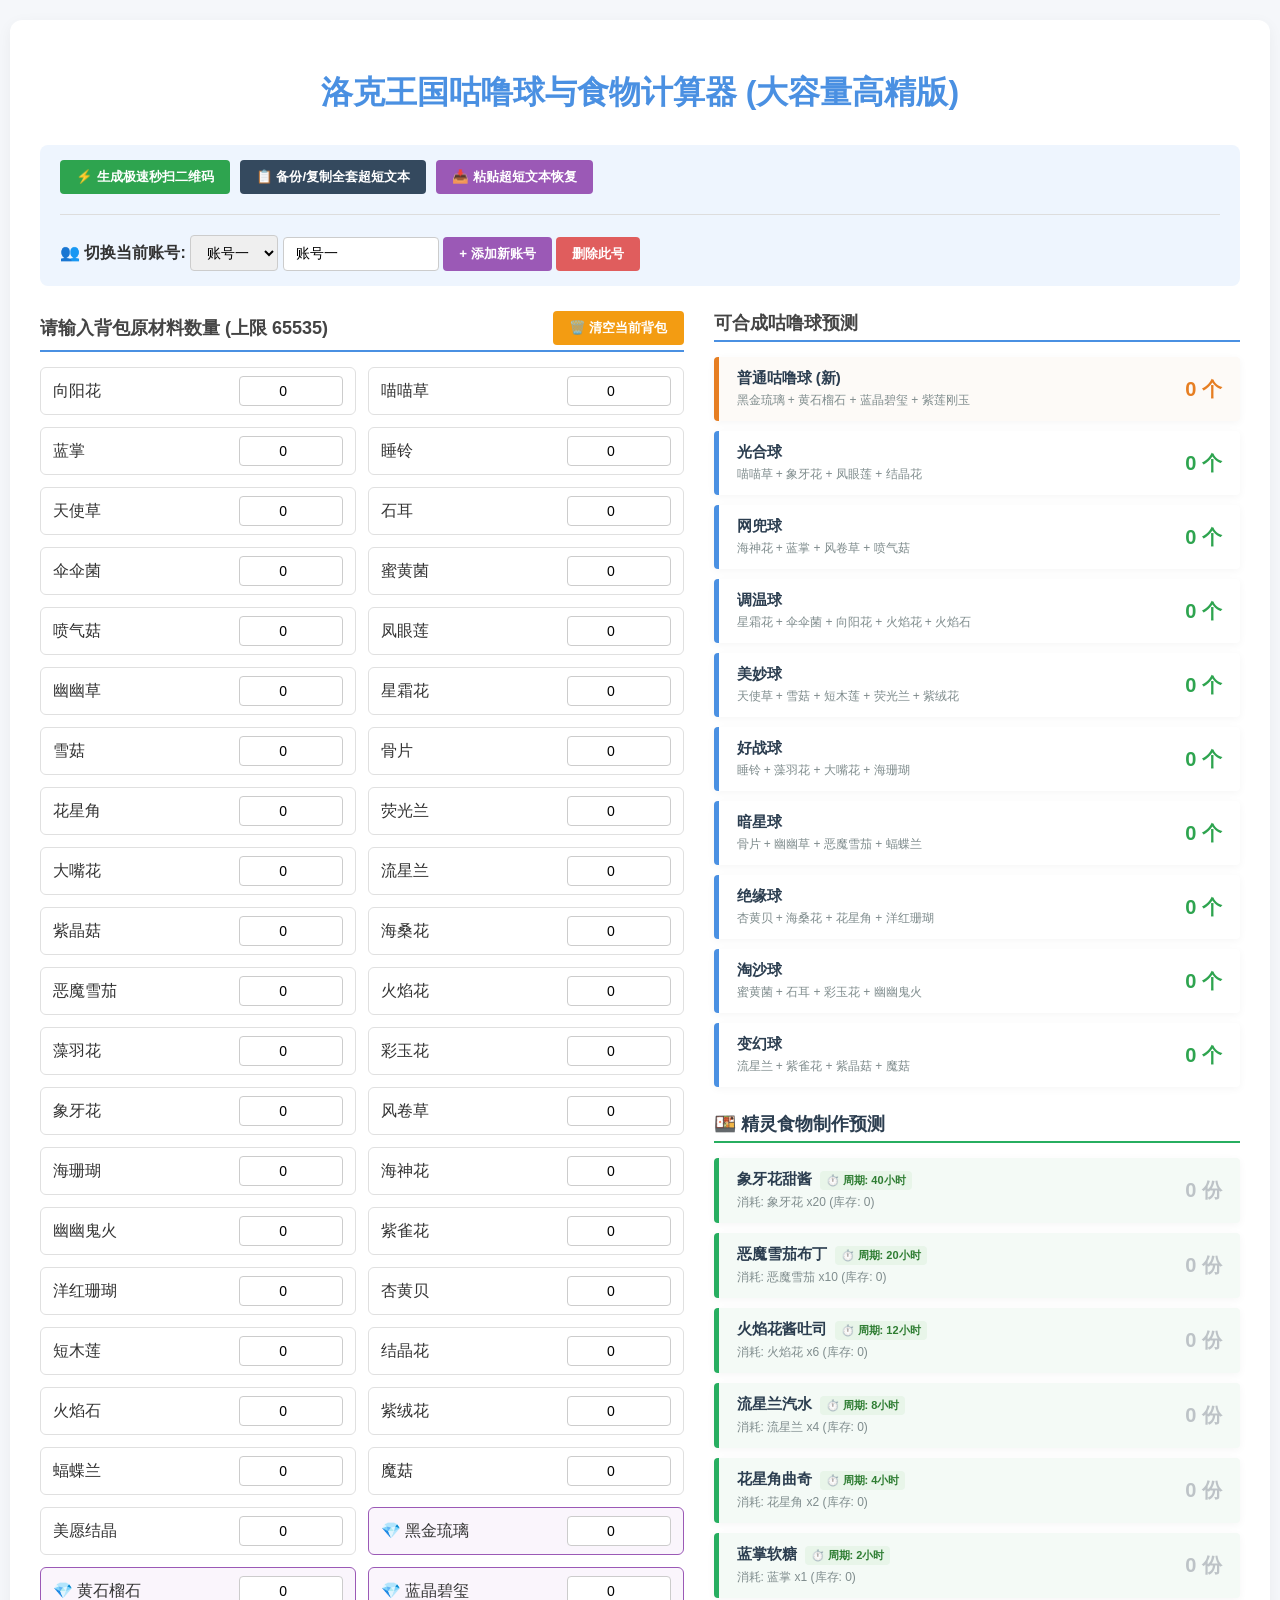
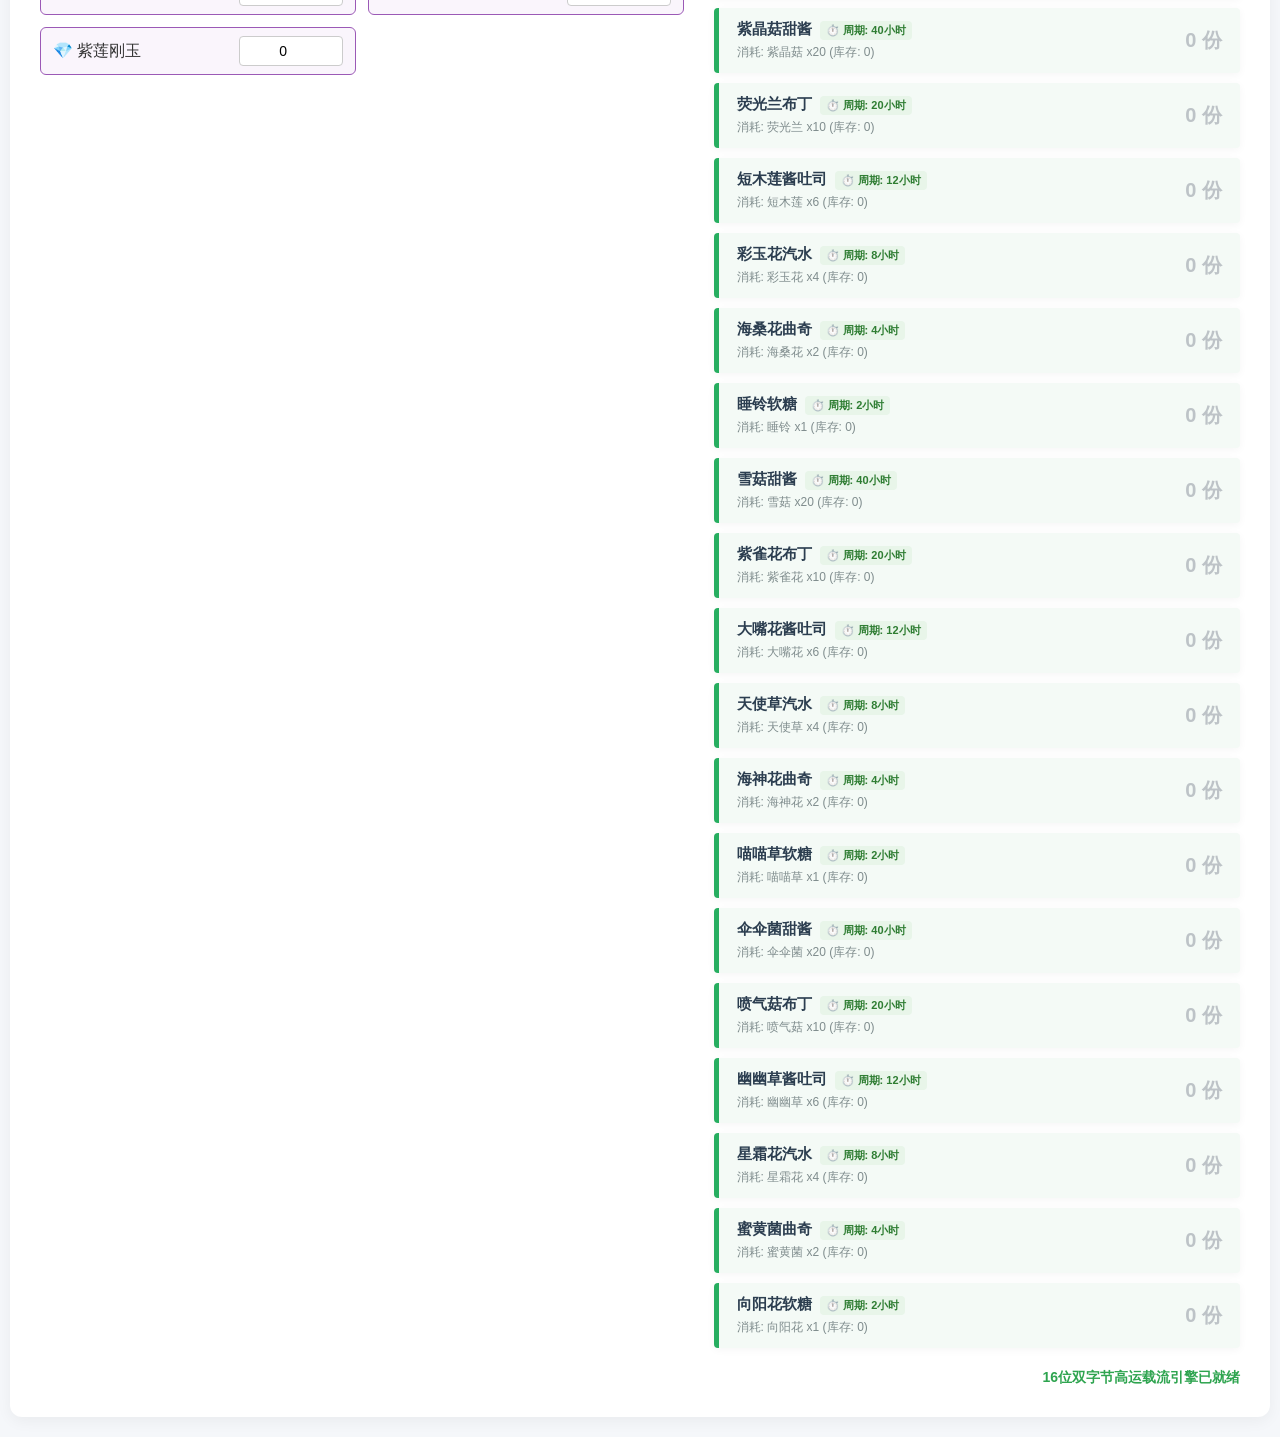
==== commit dc381a33: "Add files via upload" ====
--- a/roco_guluqiu.html
+++ b/roco_guluqiu.html
@@ -111,15 +111,15 @@
 
 <script>
     const ballFormula = {
-        "光合球": ["喵喵草", "象牙花", "凤眼莲"],
+        "光合球": ["喵喵草", "象牙花", "凤眼莲", "结晶花"],
         "网兜球": ["海神花", "蓝掌", "风卷草", "喷气菇"],
-        "调温球": ["星霜花", "伞伞菌", "向阳花", "火焰花"],
-        "美妙球": ["天使草", "雪菇", "短木莲", "荧光兰"],
+        "调温球": ["星霜花", "伞伞菌", "向阳花", "火焰花", "火焰石"],
+        "美妙球": ["天使草", "雪菇", "短木莲", "荧光兰", "紫绒花"],
         "好战球": ["睡铃", "藻羽花", "大嘴花", "海珊瑚"],
-        "暗星球": ["骨片", "幽幽草", "恶魔雪茄"],
+        "暗星球": ["骨片", "幽幽草", "恶魔雪茄", "蝠蝶兰"],
         "绝缘球": ["杏黄贝", "海桑花", "花星角", "洋红珊瑚"],
         "淘沙球": ["蜜黄菌", "石耳", "彩玉花", "幽幽鬼火"],
-        "变幻球": ["流星兰", "紫雀花", "紫晶菇"]
+        "变幻球": ["流星兰", "紫雀花", "紫晶菇", "魔菇"]
     };
 
     const foodFormula = [
@@ -154,7 +154,7 @@
         "蜜黄菌", "喷气菇", "凤眼莲", "幽幽草", "星霜花", "雪菇", "骨片", 
         "花星角", "荧光兰", "大嘴花", "流星兰", "紫晶菇", "海桑花", "恶魔雪茄", 
         "火焰花", "藻羽花", "彩玉花", "象牙花", "风卷草", "海珊瑚", "海神花", 
-        "幽幽鬼火", "紫雀花", "洋红珊瑚", "杏黄贝", "短木莲",
+        "幽幽鬼火", "紫雀花", "洋红珊瑚", "杏黄贝", "短木莲","结晶花", "火焰石", "紫绒花","蝠蝶兰", "魔菇", "美愿结晶",
         "黑金琉璃", "黄石榴石", "蓝晶碧玺", "紫莲刚玉"
     ];
 
